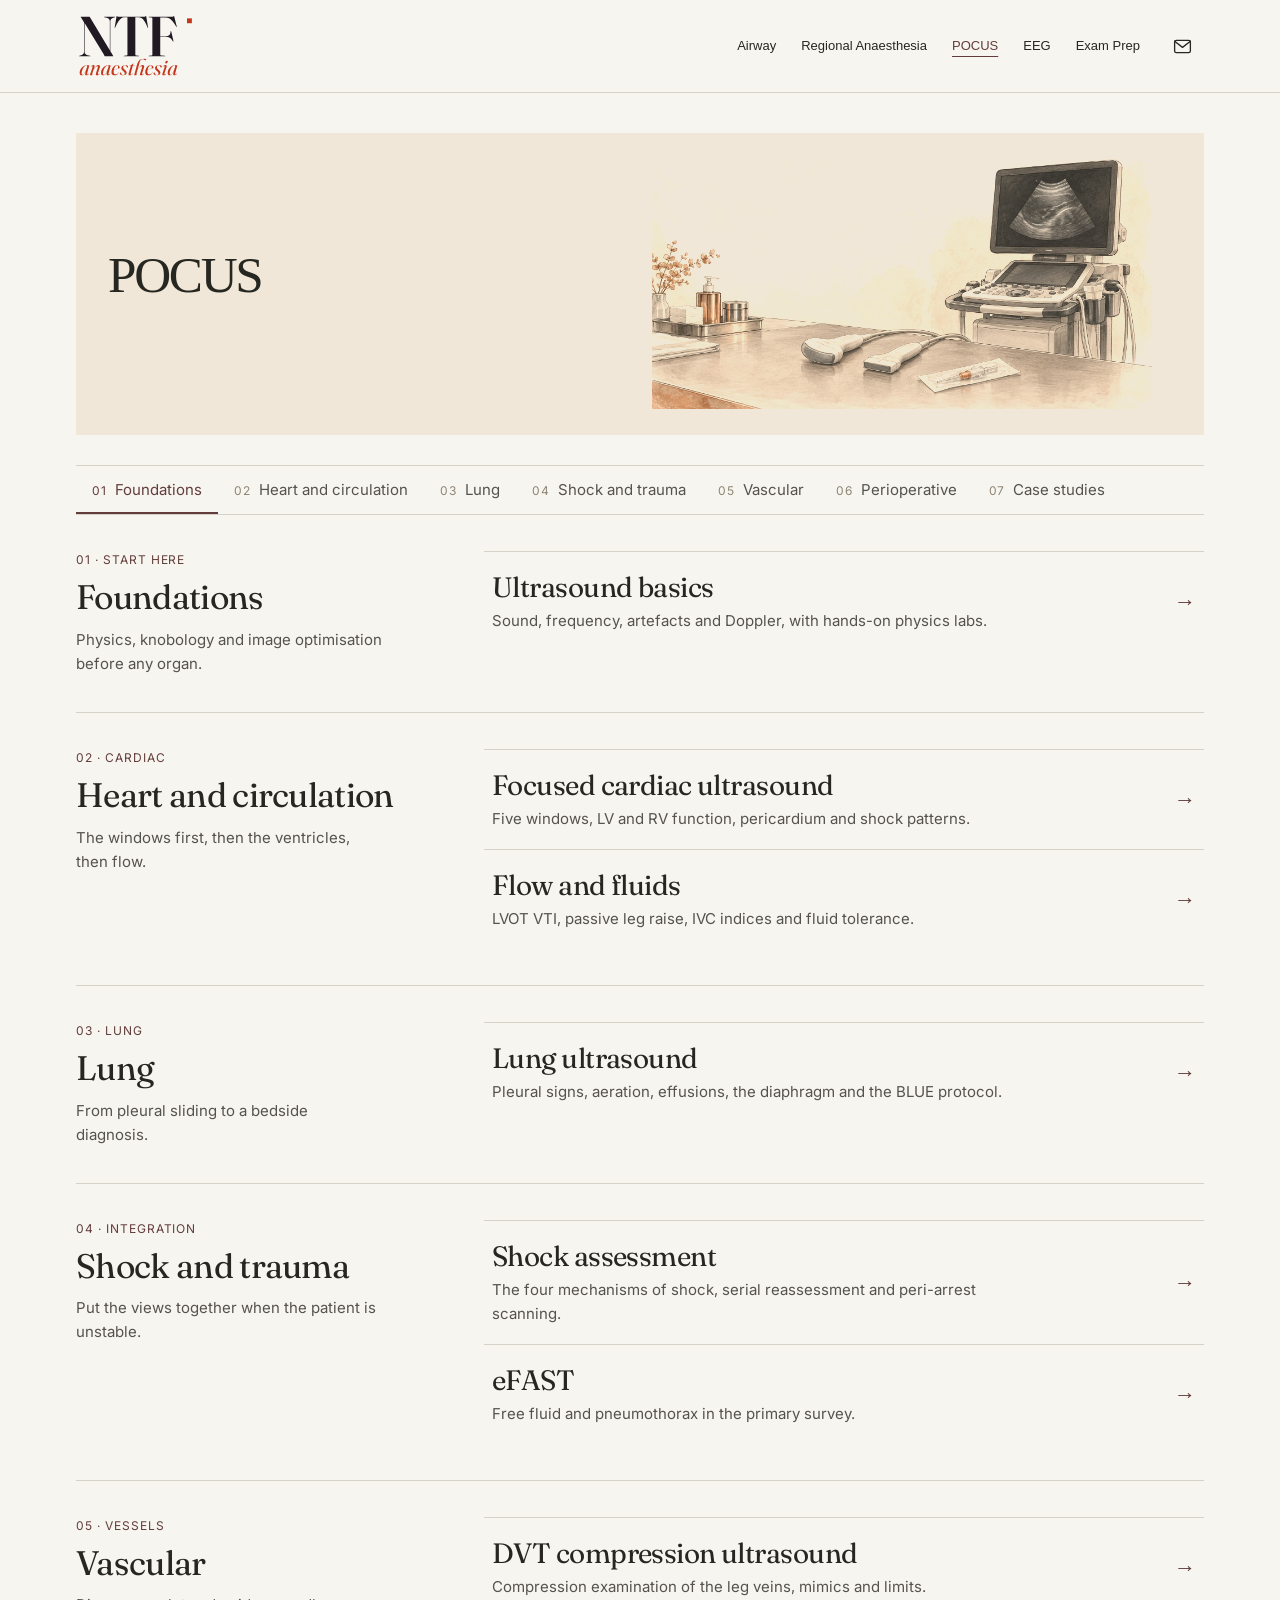
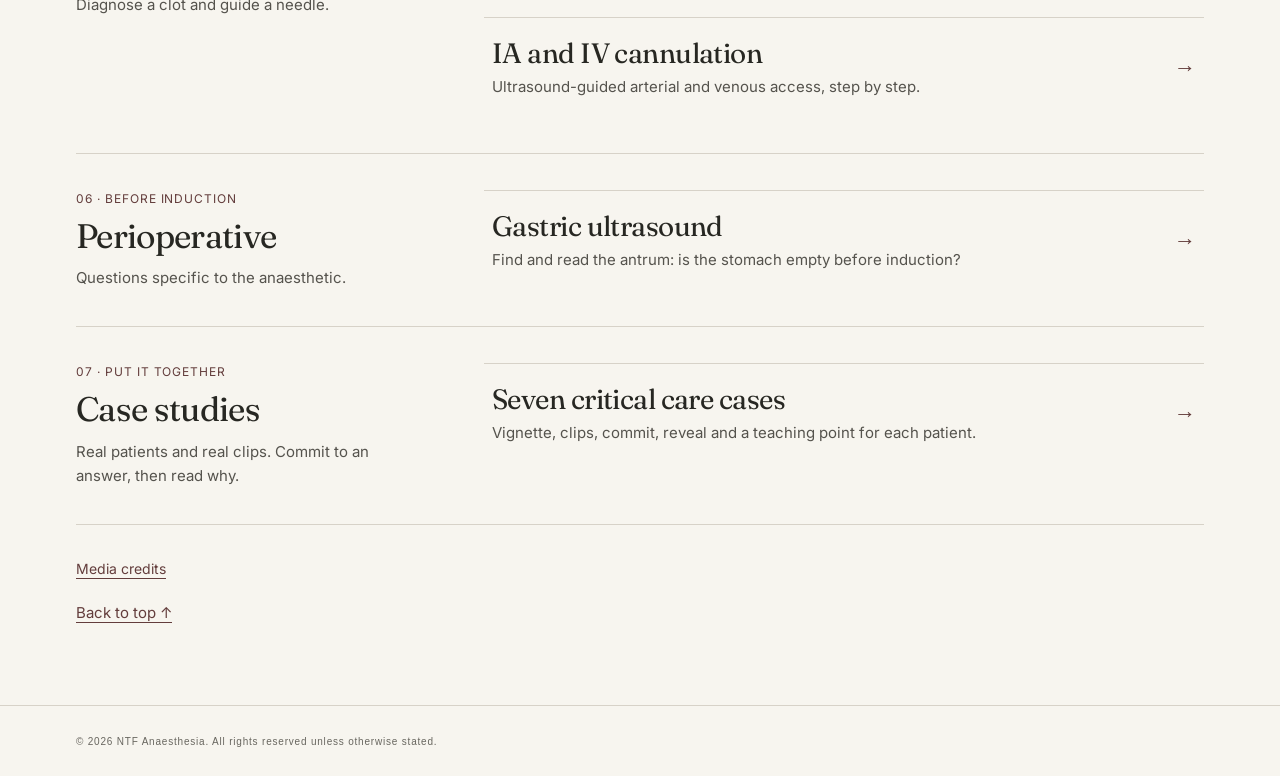
==== pocus/index.html @ 758e0824 "POCUS: import the pocus pages, Worker and checks" ====
<!doctype html><html lang="en-GB" data-theme="light"><head><meta charset="utf-8"><meta name="viewport" content="width=device-width,initial-scale=1"><meta name="theme-color" content="#f7f5ef"><title>POCUS — NTF Anaesthesia</title><link rel="icon" href="ana-ntf-monogram.svg" type="image/svg+xml"><link rel="stylesheet" href="assets/navigation.css?v=20261008"><link rel="stylesheet" href="assets/site-shell.css?v=20261008"><link rel="stylesheet" href="assets/collections.css?v=20261008"><link rel="stylesheet" href="assets/header-nav.css?v=20261008"><script defer src="assets/navigation.js?v=20261008"></script><link rel="stylesheet" href="assets/panoramic-banners.css?v=20261008-wide"><link rel="stylesheet" href="assets/banner-framing.css?v=20261008"><link rel="stylesheet" href="hub.css?v=20261019"><meta name="color-scheme" content="light"><script defer src="hub.js?v=20261019"></script></head><body><a class="collection-skip" href="#main">Skip to content</a><header class="ntf-header"><div class="ntf-header-inner"><a class="ntf-logo" href="https://anantf.com/" aria-label="NTF Anaesthesia home"><img src="ana-ntf-logo.svg?v=clean" alt="NTF Anaesthesia" width="229" height="120"></a><button class="ntf-mobile-toggle" type="button" aria-expanded="false" aria-controls="ntf-main-nav">Menu <svg viewBox="0 0 20 20" width="18" height="18" fill="none" stroke="currentColor" aria-hidden="true"><path d="M3 6h14M3 10h14M3 14h14"/></svg></button><nav class="ntf-nav" id="ntf-main-nav" aria-label="Main navigation"><a href="https://airway.anantf.com/airway.html">Airway</a><a href="https://regional.anantf.com/">Regional Anaesthesia</a><a href="./" aria-current="page">POCUS</a><a href="https://anantf.com/eeg/">EEG</a><a href="https://exams.anantf.com/">Exam Prep</a></nav><a class="ntf-contact" href="mailto:contact@anantf.com" aria-label="Email NTF Anaesthesia" title="Email NTF Anaesthesia"><svg viewBox="0 0 24 24" width="21" height="21" fill="none" stroke="currentColor" stroke-width="1.5" stroke-linecap="round" stroke-linejoin="round" aria-hidden="true"><rect x="3" y="5" width="18" height="14" rx="2"/><path d="m3 6 9 7 9-7"/></svg></a></div></header><main id="main" class="site-container collection-main"><section class="collection-hero wide-illustration-banner ntf-illustrated-banner"><div><h1>POCUS</h1></div><img src="assets/ether-pocus-equipment.webp" width="1774" height="887" alt="" aria-hidden="true"></section><nav class="pocus-index" aria-label="POCUS sections"><ol><li><a href="#basics"><span class="pocus-index-n" aria-hidden="true">01</span>Foundations</a></li><li><a href="#heart"><span class="pocus-index-n" aria-hidden="true">02</span>Heart and circulation</a></li><li><a href="#lung"><span class="pocus-index-n" aria-hidden="true">03</span>Lung</a></li><li><a href="#shock"><span class="pocus-index-n" aria-hidden="true">04</span>Shock and trauma</a></li><li><a href="#vascular"><span class="pocus-index-n" aria-hidden="true">05</span>Vascular</a></li><li><a href="#perioperative"><span class="pocus-index-n" aria-hidden="true">06</span>Perioperative</a></li><li><a href="#cases"><span class="pocus-index-n" aria-hidden="true">07</span>Case studies</a></li></ol></nav><div class="pocus-sections"><section class="pocus-section" id="basics" aria-labelledby="basics-title"><header class="pocus-section-head"><p class="pocus-kicker"><span aria-hidden="true">01 · </span>Start here</p><h2 id="basics-title">Foundations</h2><p class="pocus-section-lead">Physics, knobology and image optimisation before any organ.</p></header><ul class="pocus-list" aria-label="Foundations lectures"><li><a class="pocus-lecture" href="basics/"><span class="pocus-lecture-text"><span class="pocus-lecture-title">Ultrasound basics</span><span class="pocus-lecture-desc">Sound, frequency, artefacts and Doppler, with hands-on physics labs.</span></span><span class="pocus-arrow" aria-hidden="true">→</span></a></li></ul></section><section class="pocus-section" id="heart" aria-labelledby="heart-title"><header class="pocus-section-head"><p class="pocus-kicker"><span aria-hidden="true">02 · </span>Cardiac</p><h2 id="heart-title">Heart and circulation</h2><p class="pocus-section-lead">The windows first, then the ventricles, then flow.</p></header><ul class="pocus-list" aria-label="Heart and circulation lectures"><li><a class="pocus-lecture" href="cardiac/"><span class="pocus-lecture-text"><span class="pocus-lecture-title">Focused cardiac ultrasound</span><span class="pocus-lecture-desc">Five windows, LV and RV function, pericardium and shock patterns.</span></span><span class="pocus-arrow" aria-hidden="true">→</span></a></li><li><a class="pocus-lecture" href="haemodynamics/"><span class="pocus-lecture-text"><span class="pocus-lecture-title">Flow and fluids</span><span class="pocus-lecture-desc">LVOT VTI, passive leg raise, IVC indices and fluid tolerance.</span></span><span class="pocus-arrow" aria-hidden="true">→</span></a></li></ul></section><section class="pocus-section" id="lung" aria-labelledby="lung-title"><header class="pocus-section-head"><p class="pocus-kicker"><span aria-hidden="true">03 · </span>Lung</p><h2 id="lung-title">Lung</h2><p class="pocus-section-lead">From pleural sliding to a bedside diagnosis.</p></header><ul class="pocus-list" aria-label="Lung lectures"><li><a class="pocus-lecture" href="lung/"><span class="pocus-lecture-text"><span class="pocus-lecture-title">Lung ultrasound</span><span class="pocus-lecture-desc">Pleural signs, aeration, effusions, the diaphragm and the BLUE protocol.</span></span><span class="pocus-arrow" aria-hidden="true">→</span></a></li></ul></section><section class="pocus-section" id="shock" aria-labelledby="shock-title"><header class="pocus-section-head"><p class="pocus-kicker"><span aria-hidden="true">04 · </span>Integration</p><h2 id="shock-title">Shock and trauma</h2><p class="pocus-section-lead">Put the views together when the patient is unstable.</p></header><ul class="pocus-list" aria-label="Shock and trauma lectures"><li><a class="pocus-lecture" href="shock/"><span class="pocus-lecture-text"><span class="pocus-lecture-title">Shock assessment</span><span class="pocus-lecture-desc">The four mechanisms of shock, serial reassessment and peri-arrest scanning.</span></span><span class="pocus-arrow" aria-hidden="true">→</span></a></li><li><a class="pocus-lecture" href="efast/"><span class="pocus-lecture-text"><span class="pocus-lecture-title">eFAST</span><span class="pocus-lecture-desc">Free fluid and pneumothorax in the primary survey.</span></span><span class="pocus-arrow" aria-hidden="true">→</span></a></li></ul></section><section class="pocus-section" id="vascular" aria-labelledby="vascular-title"><header class="pocus-section-head"><p class="pocus-kicker"><span aria-hidden="true">05 · </span>Vessels</p><h2 id="vascular-title">Vascular</h2><p class="pocus-section-lead">Diagnose a clot and guide a needle.</p></header><ul class="pocus-list" aria-label="Vascular lectures"><li><a class="pocus-lecture" href="dvt/"><span class="pocus-lecture-text"><span class="pocus-lecture-title">DVT compression ultrasound</span><span class="pocus-lecture-desc">Compression examination of the leg veins, mimics and limits.</span></span><span class="pocus-arrow" aria-hidden="true">→</span></a></li><li><a class="pocus-lecture" href="vascular-access/"><span class="pocus-lecture-text"><span class="pocus-lecture-title">IA and IV cannulation</span><span class="pocus-lecture-desc">Ultrasound-guided arterial and venous access, step by step.</span></span><span class="pocus-arrow" aria-hidden="true">→</span></a></li></ul></section><section class="pocus-section" id="perioperative" aria-labelledby="perioperative-title"><header class="pocus-section-head"><p class="pocus-kicker"><span aria-hidden="true">06 · </span>Before induction</p><h2 id="perioperative-title">Perioperative</h2><p class="pocus-section-lead">Questions specific to the anaesthetic.</p></header><ul class="pocus-list" aria-label="Perioperative lectures"><li><a class="pocus-lecture" href="gastric/"><span class="pocus-lecture-text"><span class="pocus-lecture-title">Gastric ultrasound</span><span class="pocus-lecture-desc">Find and read the antrum: is the stomach empty before induction?</span></span><span class="pocus-arrow" aria-hidden="true">→</span></a></li></ul></section><section class="pocus-section" id="cases" aria-labelledby="cases-title"><header class="pocus-section-head"><p class="pocus-kicker"><span aria-hidden="true">07 · </span>Put it together</p><h2 id="cases-title">Case studies</h2><p class="pocus-section-lead">Real patients and real clips. Commit to an answer, then read why.</p></header><ul class="pocus-list" aria-label="Case studies lectures"><li><a class="pocus-lecture" href="cases/"><span class="pocus-lecture-text"><span class="pocus-lecture-title">Seven critical care cases</span><span class="pocus-lecture-desc">Vignette, clips, commit, reveal and a teaching point for each patient.</span></span><span class="pocus-arrow" aria-hidden="true">→</span></a></li></ul></section></div><p class="pocus-credit"><a href="media/">Media credits</a></p><a class="pocus-top" href="#main">Back to top ↑</a></main><footer class="ntf-footer"><div class="ntf-footer-inner"><div class="ntf-footer-identity"><span class="ntf-copyright">© 2026 NTF Anaesthesia. All rights reserved unless otherwise stated.</span></div></div></footer></body></html>
---- pocus/assets/navigation.css ----
@import url("./couture.css?v=20261007-ether");
@import url("./editorial-layout.css?v=1");
@import url("./site-shell.css?v=20261007-framing");
.ntf-header{position:sticky;top:0;z-index:60;background:rgba(237,237,235,.96);backdrop-filter:blur(16px);border-bottom:1px solid #cacac4;color:#262626;font-family:"Helvetica Neue",Arial,sans-serif}
.ntf-header-inner{max-width:1440px;margin:auto;padding:22px 56px;display:flex;align-items:center;justify-content:space-between;gap:24px;min-height:86px}
.ntf-logo{display:block;width:148px;line-height:0}.ntf-logo img{display:block;width:100%;height:auto}
.ntf-nav{display:flex;align-items:center;gap:30px;font-size:13px}.ntf-nav a{color:inherit;text-decoration:none}.ntf-nav>a{padding:12px 0}.ntf-nav>a:hover,.ntf-nav>a[aria-current=page]{text-decoration:underline;text-underline-offset:6px}
.ntf-menu{position:relative}.ntf-menu summary{display:flex;gap:9px;align-items:center;cursor:pointer;list-style:none;padding:12px 0;font:inherit;color:inherit;letter-spacing:0}.ntf-menu summary::-webkit-details-marker{display:none}.ntf-menu summary:after{content:'⌄';display:inline-block;transition:transform .2s}.ntf-menu[open] summary:after{transform:rotate(180deg)}
.ntf-menu-panel{position:absolute;top:calc(100% + 14px);right:0;width:300px;padding:13px;background:#f7f7f4;border:1px solid #cacac4;box-shadow:0 16px 40px #26262612}.ntf-menu-panel a{display:flex;justify-content:space-between;padding:13px 14px;font-size:13px;line-height:1.5}.ntf-menu-panel a:hover,.ntf-menu-panel a[aria-current=page]{background:#e7e7e2}.ntf-menu-panel .ntf-menu-all{border-top:1px solid #cacac4;margin-top:8px;padding-top:17px;color:#62625c}.ntf-menu-panel small{font-size:10px;color:#75756d}
.ntf-crumbs{max-width:1240px;margin:24px auto 0;padding:0 56px;display:flex;gap:11px;align-items:center;flex-wrap:wrap;font:11px/1.6 "Helvetica Neue",Arial,sans-serif;color:#74746c}.ntf-crumbs a{color:#50504b;text-decoration:none}.ntf-crumbs a:hover{text-decoration:underline}.ntf-crumbs [aria-current=page]{color:#262626}
.ntf-header :is(a,summary):focus-visible,.ntf-crumbs a:focus-visible{outline:2px solid #555;outline-offset:5px}
.ntf-footer{max-width:1440px;margin:auto;padding:28px 56px;border-top:1px solid #cacac4;display:flex;justify-content:space-between;gap:24px;color:#74746c;font:10px/1.6 ui-monospace,monospace}.ntf-footer a{color:inherit;text-decoration:none}.ntf-footer a:hover{text-decoration:underline}
.library-search{display:flex;align-items:center;gap:15px;max-width:600px;width:100%;border-bottom:1px solid #99998f;padding:14px 0}.library-search svg{width:18px;height:18px;flex-shrink:0}.library-search input{border:0;background:none;outline:none;border-radius:0;box-shadow:none!important;padding:0;width:100%;font:16px/1.5 "Helvetica Neue",Arial,sans-serif;color:#262626;text-align:left}.library-search:focus-within{border-bottom-color:#262626;box-shadow:0 1px #262626}.resource-card[hidden]{display:none!important}.library-toolbar{gap:25px!important}.library-empty{padding:35px 0;color:#62625c;font-size:15px}
@media(max-width:600px){.ntf-header-inner{padding:17px 23px;min-height:76px;gap:15px}.ntf-logo{width:117px}.ntf-nav{gap:21px;font-size:12px}.ntf-menu-panel{position:fixed;left:16px;right:16px;top:76px;width:auto;max-height:calc(100dvh - 95px);overflow:auto}.ntf-crumbs{padding-inline:24px;margin-top:18px}.ntf-footer{padding:25px 24px;font-size:9px}.library-toolbar{align-items:flex-start;flex-direction:column}.library-search input{font-size:16px}}
@media(prefers-reduced-motion:reduce){.ntf-menu summary:after{transition:none}}
---- pocus/assets/site-shell.css ----
/* Shared site chrome: one grid, one logo size, one footer across every page. */
:root{--site-width:1240px;--site-gutter:56px}
body .site-container,body .ntf-header-inner,body .ntf-footer-inner{box-sizing:border-box;width:100%;max-width:var(--site-width);margin-inline:auto;padding-inline:var(--site-gutter)}
body .ntf-header{color:#272722;background:#f7f5eff5;border-bottom:1px solid #d7d2c8;font-family:Inter,Arial,sans-serif}
body .ntf-header-inner{height:92px;min-height:92px;padding-block:12px;gap:24px;display:flex;align-items:center;justify-content:space-between}
body .ntf-logo,body .ntf-logo img{display:block;flex-shrink:0;width:124px;height:65px;object-fit:contain}
body .ntf-nav{display:flex;align-items:center;gap:32px;font:400 13px/1.5 Inter,Arial,sans-serif}
body .ntf-nav> a,body .ntf-menu>summary{min-height:44px;display:flex;align-items:center}
body .ntf-footer{display:block;box-sizing:border-box;width:100%;max-width:none;margin:0;padding:0;border-top:1px solid #d7d2c8;background:#f7f5ef;color:#68665f;font:11px/1.7 Inter,Arial,sans-serif}
body .ntf-footer-inner{padding-block:24px;min-height:94px;display:flex;align-items:center;justify-content:space-between;gap:24px}
body .ntf-footer-identity{display:flex;flex-direction:column;gap:3px}
body .ntf-footer-identity>span:first-child{font-size:10px;letter-spacing:.08em}
body .ntf-footer a{color:inherit;text-decoration:none}
body .ntf-footer a:hover{text-decoration:underline;text-underline-offset:4px}
body .ntf-footer .footer-links{display:flex;align-items:center;gap:24px;flex-shrink:0;font:inherit}
body .ntf-footer .footer-links a{display:inline-flex;align-items:center;min-height:44px}
body .page-wrap,body .ntf-crumbs,body .exam-page>.container,body .credits-main,body .ac-entry{box-sizing:border-box;max-width:var(--site-width);padding-inline:var(--site-gutter);margin-inline:auto}
body .author-credit{font:14px/1.8 Inter,Arial,sans-serif;color:#68665f;margin:0}
body .author-credit a{color:#633d3c;text-decoration:underline;text-underline-offset:4px}
body .essay-collection-link{display:inline-flex;align-items:center;gap:16px;min-height:44px;margin-top:14px;border-bottom:1px solid #a59a89;color:#633d3c;font:500 13px/1.5 Inter,Arial,sans-serif;text-decoration:none}
body .resource-notice{padding-block:28px;border-top:1px solid #d7d2c8}
body .resource-notice .footer-note{max-width:760px;font:12px/1.8 Inter,Arial,sans-serif;color:#68665f}
body.plexus-app .top{position:static}
body.plexus-app .top-inner{max-width:var(--site-width);padding-inline:var(--site-gutter);display:flex;align-items:center;justify-content:space-between}
body.plexus-app .brand{display:block}
body.plexus-app .org{display:block;font-size:11px;margin:0 0 14px}
body.plexus-app .blockbar-inner,body.plexus-app .foot-inner{max-width:var(--site-width);padding-inline:var(--site-gutter)}
body.plexus-app .foot{border-bottom:0}
.embedded-demo .ntf-header,.embedded-demo .ntf-footer{display:none}
body[data-page=essays]{margin:0;background:#f7f5ef;color:#272722;font:15px/1.7 Inter,Arial,sans-serif}
body .essay-directory{padding-bottom:44px}
body .essay-breadcrumb{display:flex;flex-wrap:wrap;gap:12px;padding-top:24px;font-size:12px;color:#68665f}
body .essay-breadcrumb a{color:inherit;text-underline-offset:4px}
body .essay-directory-hero{display:grid;grid-template-columns:1.25fr 1fr;gap:32px;align-items:center;padding-block:32px;border-bottom:1px solid #d7d2c8}
body .essay-directory h1{font:400 clamp(42px,5.2vw,68px)/1.08 'NTF Serif',Georgia,serif;letter-spacing:-.045em;margin:14px 0 18px}
body .essay-directory-hero .ether-art{max-width:380px;justify-self:end}
body .essay-intro{font-size:14px;color:#68665f;max-width:42ch;margin:14px 0 0}
body .essay-topics{display:grid;grid-template-columns:1fr 1fr;gap:30px 48px;padding-top:32px;align-items:start}
body .essay-topic h2{font:400 25px/1.3 'NTF Serif',Georgia,serif;letter-spacing:-.025em;margin:0 0 12px}
body .essay-topic ul{list-style:none;padding:0;margin:0}
body .essay-topic li{display:flex;align-items:center;gap:8px;border-bottom:1px solid #d7d2c8}
body .essay-title-link{display:flex;align-items:center;justify-content:space-between;gap:16px;flex:1;min-width:0;min-height:56px;padding-block:10px;color:inherit;text-decoration:none;font-size:14px;line-height:1.6}
body .essay-title-link:hover{color:#633d3c}
body .pdf-label{white-space:nowrap;color:#633d3c;font-size:10px}
body .essay-download{display:flex;align-items:center;justify-content:center;width:44px;min-height:44px;flex-shrink:0;color:#633d3c;text-decoration:none;font-size:20px}
body .essay-download:hover{background:#eeece5}
body .essay-use-note{margin-top:36px;font-size:12px;color:#68665f}
body .ntf-header a:focus-visible,body .ntf-header summary:focus-visible,body .ntf-footer a:focus-visible,body .essay-directory a:focus-visible{outline:2px solid #633d3c;outline-offset:3px}
@media(max-width:760px){
 :root{--site-gutter:22px}
 body .ntf-header-inner{height:80px;min-height:80px;padding-block:12px;gap:16px}
 body .ntf-logo,body .ntf-logo img{width:105px;height:55px}
 body .ntf-nav{gap:20px;font-size:12px}
 body .ntf-menu-panel{position:fixed;top:80px;left:16px;right:16px;width:auto;max-height:calc(100dvh - 96px);overflow:auto}
 body .ntf-footer-inner{align-items:flex-start;flex-direction:column;gap:8px;padding-block:20px}
 body .ntf-footer .footer-links{gap:24px}
 body .essay-directory-hero{grid-template-columns:1fr;gap:20px;padding-block:26px}
 body .essay-directory-hero .ether-art{max-width:260px;justify-self:center}
 body .essay-topics{grid-template-columns:1fr;gap:28px;padding-top:28px}
 body .essay-topic h2{font-size:24px}
 body .essay-directory h1{font-size:44px}
 body.plexus-app .top-inner>div:first-child{display:block}
 body.plexus-app .top-tools{align-self:flex-start}
 body.plexus-app h1{font-size:32px}
}
@media(max-width:359px){body .ntf-nav{gap:12px}body .ntf-header-inner{gap:10px}}
body{margin:0}
body .ntf-footer .footer-links{margin:0;padding:0;border:0}
body .ntf-footer-identity>a{min-height:0;display:block}
/* The encrypted guide loads this shared stylesheet after it is unlocked. */
body .ntf-footer:not(:has(.ntf-footer-inner)){box-sizing:border-box;max-width:var(--site-width);margin-inline:auto;padding:24px var(--site-gutter);display:flex;align-items:center;justify-content:space-between;gap:24px}
body .ntf-footer:not(:has(.ntf-footer-inner))>a{min-height:44px;display:inline-flex;align-items:center}
@media(max-width:760px){body .ntf-footer:not(:has(.ntf-footer-inner)){align-items:flex-start;flex-direction:column;gap:8px;padding-block:20px}}
/* Keep page navigation immediate and avoid cross-document transition glitches. */
@view-transition{navigation:none}
/* ETHER: panoramic paper banners, with copy kept clear of the illustration. */
body .ether-banner,body .exam-page .exam-hero.ether-banner,body[data-page=library] .section-heading.ether-banner{position:relative;isolation:isolate;display:block;overflow:hidden;background:#f0e7d8;border:0;padding:38px 40px;min-height:280px;margin:24px 0 32px;box-sizing:border-box}
body .ether-banner> :not(.ether-art):not(.directory-illustration){position:relative;z-index:2;max-width:56%}
body .ether-banner .ether-art,body .ether-banner .directory-illustration{position:absolute;z-index:0;inset:0 0 0 auto;display:block;width:65%;height:100%;max-width:none;margin:0;pointer-events:none;mask-image:linear-gradient(to right,transparent,black 24%);-webkit-mask-image:linear-gradient(to right,transparent,black 24%)}
body .ether-banner .ether-art img,body .ether-banner .directory-illustration img{display:block;position:static;width:100%;height:100%;max-height:none;object-fit:cover;object-position:center 62%;mix-blend-mode:multiply;opacity:.82;filter:none}
body .ether-banner .hero-text{padding:0}
body .ether-banner h1,body .exam-page .exam-hero.ether-banner h1{font-size:clamp(40px,4.5vw,60px);margin:0 0 18px;line-height:1.08}
body .ether-banner .page-lead,body .ether-banner .essay-intro{max-width:35ch}
body .ether-banner:before,body .ether-banner:after{display:none}
body .ether-banner .ether-art:after{content:'';position:absolute;inset:0;background:linear-gradient(90deg,#f0e7d8b3,transparent 65%)}
body .editorial-callout.ether-banner{min-height:220px;padding-block:36px}
body .editorial-callout.ether-banner .ether-art{width:60%}
body .page-columns:has(.priorities-banner){display:block}
body .priorities-banner{min-height:220px;margin-top:0}
body .priorities-banner>p,body .priorities-banner>h2{max-width:48%}
body .priorities-banner .aside-art{width:60%}
body .ac-banner{grid-column:1/-1;margin:0;min-height:260px}
body .ac-entry:has(.ac-banner){grid-template-columns:1fr;gap:0}
body .ac-entry:has(.ac-banner) .ac-form-panel{width:100%;max-width:600px;margin-inline:auto;box-sizing:border-box}
body[data-page=library] .directory-layout{display:block}
body[data-page=library] .section-heading.ether-banner{min-height:250px;padding:40px;margin-top:0}
body[data-page=library] .section-heading.ether-banner h1{font-size:60px;margin:0 0 18px}
body[data-page=library] .section-heading.ether-banner p{font-size:15px;max-width:30ch;margin:0}
body[data-page=library] .section-heading.ether-banner .directory-illustration:after{display:none}
body .essay-directory-hero.ether-banner .ether-art img,body .exam-hero.ether-banner .ether-art img{object-position:center 80%}
@media(max-width:760px){
 body .ether-banner,body .exam-page .exam-hero.ether-banner,body[data-page=library] .section-heading.ether-banner{padding:25px 24px 0;min-height:0;margin:20px 0 26px;display:flex;flex-direction:column}
 body .ether-banner> :not(.ether-art):not(.directory-illustration){max-width:none;width:100%}
 body .ether-banner .ether-art,body .ether-banner .directory-illustration,body .editorial-callout.ether-banner .ether-art,body .priorities-banner .aside-art{position:relative;inset:auto;align-self:stretch;width:calc(100% + 48px);height:145px;flex:none;margin:20px -24px 0;mask-image:linear-gradient(to bottom,transparent,black 24%);-webkit-mask-image:linear-gradient(to bottom,transparent,black 24%)}
 body .ether-banner .ether-art img,body .ether-banner .directory-illustration img{height:100%;max-height:none;object-position:center 62%;opacity:1}
 body .ether-banner .ether-art:after{display:none}
 body .ether-banner h1,body .exam-page .exam-hero.ether-banner h1,body[data-page=library] .section-heading.ether-banner h1{font-size:clamp(34px,8.8vw,48px);margin:0 0 15px}
 body .ether-banner .page-lead{font-size:15px}
 body .ether-banner .author-credit{font-size:13px}
 body .ether-banner .essay-collection-link{margin-top:8px;font-size:12px}
 body .ether-banner .page-link{margin-top:10px}
 body .priorities-banner>p,body .priorities-banner>h2{max-width:none}
 body .ac-banner{margin-top:0}
 body .ac-banner .ether-art img{object-position:center 45%}
}
body .ac-entry:has(.ac-banner){row-gap:24px}

/* One accessible email action in the header; identity only in the footer. */
body .ntf-nav .ntf-contact{width:44px;height:44px;min-width:44px;padding:0;display:inline-flex;align-items:center;justify-content:center;border-radius:50%;flex-shrink:0}
body .ntf-contact svg{width:21px;height:21px;display:block;flex-shrink:0}
body .ntf-nav .ntf-contact:hover{background:#e9e5dc;text-decoration:none}
body .ntf-footer-inner{min-height:70px;padding-block:20px}
@media(max-width:760px){body .ntf-nav{gap:12px}body .ntf-header-inner{gap:12px}}
@media(max-width:359px){body .ntf-header-inner{padding-inline:16px;gap:8px}body .ntf-logo,body .ntf-logo img{width:80px;height:46px}body .ntf-nav{gap:8px;font-size:11px}}

body .ntf-footer-identity>.ntf-copyright{font-size:11px;letter-spacing:0;line-height:1.7;text-transform:none;text-wrap:pretty}

/* Frame whole subjects, cropping the study illustration's empty upper margin. */
body .department-banner{min-height:300px}
body .department-banner .ether-art{width:58%;mask-image:none;-webkit-mask-image:none}
body .department-banner .ether-art img{position:absolute;right:0;width:auto;height:100%;max-width:none;object-fit:contain;object-position:right center;mask-image:linear-gradient(to right,transparent,black 22%);-webkit-mask-image:linear-gradient(to right,transparent,black 22%)}
body .department-banner .ether-art:after,body .ether-banner .study-banner-art:after{display:none}
body .ether-banner .study-banner-art{width:48%;overflow:hidden;mask-image:linear-gradient(to right,transparent,black 8%);-webkit-mask-image:linear-gradient(to right,transparent,black 8%)}
body .exam-hero.ether-banner .study-banner-art img,body .essay-directory-hero.ether-banner .study-banner-art img{position:absolute;bottom:0;left:0;width:100%;height:140%;max-height:none;object-fit:cover;object-position:left bottom}
body .naps-feature .page-link{margin-top:18px}
@media(max-width:700px){
 body .department-banner{min-height:0}
 body .department-banner .ether-art,body .ether-banner .study-banner-art{width:calc(100% + 48px);height:210px;margin:18px -24px 0;mask-image:linear-gradient(to bottom,transparent,black 12%);-webkit-mask-image:linear-gradient(to bottom,transparent,black 12%)}
 body .department-banner .ether-art img{position:static;width:100%;object-fit:contain;object-position:center;mask-image:none;-webkit-mask-image:none}
 body .exam-hero.ether-banner .study-banner-art img,body .essay-directory-hero.ether-banner .study-banner-art img{height:140%;object-position:left bottom}
}
---- pocus/assets/collections.css ----
:root{--collection-ink:#272722;--collection-line:#d7d2c8;--collection-wine:#633d3c}*{box-sizing:border-box}body{margin:0;background:#f7f5ef;color:var(--collection-ink);font:15px/1.75 Inter,Arial,sans-serif}a{color:inherit}button{font:inherit}.collection-skip{position:fixed;top:-80px;z-index:90;padding:12px;background:#fff}.collection-skip:focus{top:8px}.collection-main{padding-block:40px 70px}.collection-hero{display:grid;grid-template-columns:1fr 1fr;align-items:center;gap:40px;border-block:1px solid var(--collection-line);padding-block:30px;margin-bottom:38px}.collection-hero h1{font:400 clamp(44px,5vw,76px)/1.05 Georgia,serif;letter-spacing:-.045em;margin:10px 0 22px}.collection-hero p{max-width:400px;color:#68665f}.collection-kicker,.collection-label{font:11px/1.6 monospace;letter-spacing:.08em;text-transform:uppercase;color:#68665f}.collection-hero img{width:100%;height:280px;object-fit:contain;mix-blend-mode:multiply}.collection-grid,.join-grid{display:grid;grid-template-columns:1fr 1fr;gap:28px}.collection-card{display:flex;flex-direction:column;padding:34px;border:1px solid var(--collection-line);text-decoration:none;background:#eee9df;min-height:300px;transition:background .2s}.collection-card:hover{background:#e8e1d5}.collection-card h2,.join-grid h2,.join-contact h2{font:400 34px/1.15 Georgia,serif;letter-spacing:-.035em;margin:22px 0 16px}.collection-card p{color:#68665f;max-width:400px;margin:0 0 26px}.collection-action{display:flex;justify-content:space-between;align-items:center;margin-top:auto;color:var(--collection-wine);font-size:13px;padding-top:18px;border-top:1px solid #c7bdb0}.join-grid{gap:35px 55px}.join-grid section{border-top:1px solid var(--collection-line);padding-top:24px}.join-grid p{color:#68665f;margin:0;max-width:440px}.join-contact{border-top:1px solid var(--collection-line);margin-top:48px;padding-top:16px}.join-contact>a{display:inline-flex;gap:30px;color:var(--collection-wine);min-height:44px;text-underline-offset:6px}.collection-note{font-size:12px;color:#68665f;margin-top:28px}a:focus-visible,button:focus-visible{outline:2px solid var(--collection-wine);outline-offset:5px}@media(max-width:700px){.collection-main{padding-block:24px 40px}.collection-hero{grid-template-columns:1fr;gap:12px;margin-bottom:24px}.collection-hero img{height:180px}.collection-hero h1{font-size:48px}.collection-grid,.join-grid{grid-template-columns:1fr;gap:22px}.collection-card{padding:26px;min-height:265px}.collection-card h2,.join-grid h2,.join-contact h2{font-size:30px}}
---- pocus/assets/header-nav.css ----
/* Shared primary navigation, with a single disclosure menu on smaller screens. */
body .ntf-header-inner{gap:20px}body .ntf-nav{gap:25px;margin-left:auto;font:400 13px/1.4 Inter,Arial,sans-serif}body .ntf-nav>a{white-space:nowrap}body .ntf-menu summary{white-space:nowrap}body .ntf-contact{display:inline-flex;align-items:center;justify-content:center;width:44px;height:44px;flex-shrink:0;border-radius:50%;color:#272722;text-decoration:none}body .ntf-contact:hover{background:#e9e5dc}body .ntf-mobile-toggle{display:none;background:none;border:0;align-items:center;gap:10px;min-height:44px;padding:8px 0;font:13px Inter,Arial,sans-serif;color:#272722;cursor:pointer}body .ntf-menu-panel{background:#f7f5ef;border-color:#d7d2c8;width:285px}body .ntf-menu-panel a{min-height:44px;font-size:13px}body .ntf-nav>a[aria-current=page]{color:#633d3c}body .ntf-menu:has(a[aria-current=page])>summary{color:#633d3c}body .ntf-header :is(a,button,summary):focus-visible{outline:2px solid #633d3c;outline-offset:4px}body .ntf-nav>a{min-height:44px}body .ntf-header-inner>.ntf-contact svg{width:21px;height:21px}
@media(max-width:900px){body .ntf-header-inner{height:80px;min-height:80px;gap:22px}body .ntf-logo,body .ntf-logo img{width:102px;height:54px}body .ntf-mobile-toggle{display:inline-flex;margin-left:auto}body .ntf-nav{display:none;position:fixed;top:80px;left:0;right:0;margin:0;max-height:calc(100dvh - 80px);overflow-y:auto;background:#f7f5ef;border-bottom:1px solid #d7d2c8;padding:14px var(--site-gutter) 24px;box-shadow:0 16px 24px #2727220a}body .ntf-nav.is-open{display:block}body .ntf-nav>a,body .ntf-menu>summary{font-size:17px;padding:16px 0;min-height:52px;border-bottom:1px solid #d7d2c8;justify-content:space-between}body .ntf-menu-panel{position:static;top:auto;right:auto;left:auto;width:100%;padding:8px 0 12px;border:0;box-shadow:none;max-height:none;background:transparent}body .ntf-menu-panel a{padding:13px 20px;font-size:14px;background:#eee9df;margin-top:4px}body.ntf-nav-open{overflow:hidden}body .ntf-menu summary:after{margin-left:auto}body .ntf-header-inner>.ntf-contact{margin-right:-10px}}
@media(max-width:500px){body .ntf-header-inner{gap:16px}body .ntf-nav{padding-inline:24px}body .ntf-logo,body .ntf-logo img{width:94px;height:50px}}
---- pocus/assets/panoramic-banners.css ----
/* Full-width ETHER artwork, aligned to the shared page grid. */
body .wide-illustration-banner,
body[data-page=library] .section-heading.ether-banner.wide-illustration-banner,
body.pocus-course .course-hero.wide-illustration-banner{
 position:relative;isolation:isolate;display:block;overflow:hidden;box-sizing:border-box;
 width:100%;min-height:280px;padding:38px 40px;margin:0 0 32px;border:0;background:#f0e7d8;
}
body .wide-illustration-banner>div:first-child{position:relative;z-index:2;max-width:52%;width:auto}
body .wide-illustration-banner>img,
body .wide-illustration-banner .directory-illustration,
body.pocus-course .wide-illustration-banner figure{
 position:absolute;inset:0;z-index:0;display:block;width:100%;height:100%;max-width:none;margin:0;
 pointer-events:none;mask-image:none;-webkit-mask-image:none;
}
body .wide-illustration-banner>img,
body .wide-illustration-banner .directory-illustration img,
body.pocus-course .wide-illustration-banner figure img{
 display:block;width:100%;height:100%;max-height:none;object-fit:cover;object-position:center 56%;
 opacity:.82;mix-blend-mode:multiply;
}
body .wide-illustration-banner:after{content:'';display:block;position:absolute;inset:0;z-index:1;pointer-events:none;background:linear-gradient(90deg,#f0e7d8 0%,#f0e7d8f5 26%,#f0e7d8c9 45%,#f0e7d82b 70%,transparent 100%)}
body .wide-illustration-banner h1{font:400 clamp(40px,4.5vw,60px)/1.08 Georgia,serif;letter-spacing:-.045em;margin:0 0 18px}
body .wide-illustration-banner p{max-width:35ch;margin:0;color:#68665f}
body .wide-illustration-banner .collection-kicker,body .wide-illustration-banner .course-eyebrow{margin-bottom:12px}
body.pocus-course .wide-illustration-banner .course-author{margin-top:14px;font-size:11px}
body.pocus-course .course-hero.wide-illustration-banner{min-height:260px;margin-bottom:2px;padding:30px 32px}
@media(max-width:760px){
 body .wide-illustration-banner,
 body[data-page=library] .section-heading.ether-banner.wide-illustration-banner,
 body.pocus-course .course-hero.wide-illustration-banner{display:flex;flex-direction:column;padding:25px 24px 0;min-height:0;margin-bottom:26px}
 body .wide-illustration-banner>div:first-child{max-width:none;width:100%}
 body .wide-illustration-banner>img,
 body .wide-illustration-banner .directory-illustration,
 body.pocus-course .wide-illustration-banner figure{position:relative;inset:auto;align-self:stretch;width:calc(100% + 48px);height:180px;flex:none;margin:18px -24px 0;mask-image:linear-gradient(to bottom,transparent,black 20%);-webkit-mask-image:linear-gradient(to bottom,transparent,black 20%)}
 body .wide-illustration-banner>img,body .wide-illustration-banner .directory-illustration img,body.pocus-course .wide-illustration-banner figure img{opacity:1;object-position:center 55%}
 body .wide-illustration-banner:after{display:none!important}
 body .wide-illustration-banner h1,body[data-page=library] .section-heading.ether-banner.wide-illustration-banner h1{font-size:clamp(34px,8.8vw,48px)}
 body.pocus-course .course-hero.wide-illustration-banner{margin-bottom:2px}
}
/* Keep the ultrasound monitor visible in the shallow desktop crop. */
@media(min-width:761px){body .collection-hero.wide-illustration-banner>img,body.pocus-course .wide-illustration-banner figure img{object-position:center top}}
---- pocus/assets/banner-framing.css ----
/* Shared framing supersedes the legacy cover crops. Keep complete subjects inside each banner. */
body .ntf-illustrated-banner{
 display:grid!important;grid-template-columns:minmax(0,1fr) minmax(0,1.08fr)!important;
 align-items:center;gap:24px!important;width:100%!important;min-height:260px!important;
 padding:26px 32px!important;margin:0 0 30px!important;border:0!important;
 background:#f0e7d8!important;overflow:hidden;isolation:isolate;
}
body .ntf-illustrated-banner>div:first-child{position:relative!important;max-width:none!important;width:100%!important;min-width:0;padding:0!important;z-index:2}
body .ntf-illustrated-banner:before,body .ntf-illustrated-banner:after,
body .ntf-illustrated-banner :is(figure,aside):after{display:none!important}
body .ntf-illustrated-banner>:is(figure,aside,img){
 position:relative!important;inset:auto!important;width:100%!important;height:250px!important;
 max-width:none!important;margin:0!important;min-width:0;justify-self:stretch;
 mask-image:none!important;-webkit-mask-image:none!important;
}
body .ntf-illustrated-banner img{
 position:static!important;inset:auto!important;display:block;width:100%!important;height:100%!important;
 max-width:100%!important;max-height:100%!important;object-fit:contain!important;object-position:center!important;
 opacity:.9;mix-blend-mode:multiply;mask-image:none!important;-webkit-mask-image:none!important;transform:none!important;
}
body .ntf-illustrated-banner>img{height:250px!important}
body .ntf-illustrated-banner h1{font:400 clamp(34px,4vw,54px)/1.08 Georgia,serif!important;letter-spacing:-.045em;margin:0 0 18px!important;white-space:normal!important}
body .ntf-illustrated-banner :is(.page-lead,.guide-intro){font-size:15px;line-height:1.7;max-width:38ch}
body .ntf-illustrated-banner .source-note{margin-top:12px;padding-block:0}
body .ntf-illustrated-banner .study-banner-art{overflow:hidden}
/* The study artwork has empty space on the right; retain the full book stack and tabletop. */
body .ntf-illustrated-banner .study-banner-art img{width:auto!important;max-width:none!important;height:100%!important;margin-left:0}
body .priorities-banner .ether-art img{object-fit:contain!important;object-position:center!important}
body .source-gallery.culture img{object-fit:contain;aspect-ratio:4/3;background:#eee9df}
body .landing-image img{object-fit:contain;object-position:center}
@media(max-width:760px){
 body .ntf-illustrated-banner{grid-template-columns:minmax(0,1fr)!important;gap:12px!important;min-height:0!important;padding:24px 22px 12px!important;margin-bottom:24px!important}
 body .ntf-illustrated-banner>:is(figure,aside,img){height:auto!important;aspect-ratio:1.9;max-height:220px!important}
 body .ntf-illustrated-banner img{height:100%!important;opacity:1}
 body .ntf-illustrated-banner>img{height:auto!important;object-fit:contain!important}
 body .ntf-illustrated-banner h1{font-size:clamp(32px,8.5vw,42px)!important;margin-bottom:14px!important}
 body .ntf-illustrated-banner .study-banner-art img{width:100%!important;max-width:100%!important;object-fit:contain!important}
 body .priorities-banner .ether-art{height:auto;aspect-ratio:1.9}
 body .landing{display:flex;flex-direction:column;min-height:0}
 body .landing-content{order:1;width:100%;padding:30px 24px 16px}
 body .landing-copy{margin-top:0}
 body .landing-image{position:relative;inset:auto;order:2;width:100%;aspect-ratio:1100/614;z-index:0}
 body .landing-image:after{display:none}
 body .landing-image img{object-fit:contain;opacity:.86}
}
/* Lift the paper tone so the illustration blends into the banner instead of reading as a photo card. */
body .ntf-illustrated-banner img{filter:brightness(1.12)!important}
body .ntf-illustrated-banner img[src*="ether-airway-equipment"]{filter:saturate(.45) brightness(1.24)!important}
body .ntf-illustrated-banner img[src*="ether-pocus-equipment"]{filter:brightness(1.16)!important}
body .ntf-illustrated-banner .study-banner-art img{position:absolute!important;left:0!important;bottom:0!important;top:auto!important;height:145%!important;max-height:none!important;width:auto!important}
@media(max-width:760px){body .ntf-illustrated-banner .study-banner-art img{height:140%!important;width:auto!important;max-width:none!important}}
body .ntf-illustrated-banner>:is(figure,aside){mix-blend-mode:multiply}
body .page-wrap>.ntf-illustrated-banner:first-child{margin-top:24px!important}
---- pocus/hub.css ----
@font-face{font-family:'NTF Serif';src:url('fonts/fraunces-roman.woff2') format('woff2');font-display:swap;font-weight:100 900}
@font-face{font-family:'NTF Sans';src:url('fonts/inter.woff2') format('woff2');font-display:swap;font-weight:100 900}
body{font-family:'NTF Sans',Arial,sans-serif}
html{scroll-behavior:smooth;scroll-padding-top:0!important}
@media(prefers-reduced-motion:reduce){html{scroll-behavior:auto}}
/* Section index: sticky under the site header; hub.js sets --pocus-head and marks the section in view. */
.pocus-index{position:sticky;top:var(--pocus-head,0px);z-index:20;background:#f7f5ef;border-block:1px solid #d7d2c8}
.pocus-index ol{list-style:none;margin:0;padding:0;display:flex;flex-wrap:wrap}
.pocus-index li{margin:0}
.pocus-index a{display:flex;align-items:baseline;gap:8px;min-height:48px;box-sizing:border-box;padding:13px 16px 11px;color:#55534d;text-decoration:none;font:15px/1.4 'NTF Sans',Arial,sans-serif;border-bottom:2px solid transparent;white-space:nowrap}
.pocus-index-n{font-size:12px;letter-spacing:.08em;color:#8f8574}
.pocus-index a:hover{color:#272722;background:#e9e5dc}
.pocus-index a[aria-current="true"]{color:#633d3c;border-bottom-color:#633d3c}
.pocus-index a[aria-current="true"] .pocus-index-n{color:#633d3c}
/* Sections: label column on the left, lectures on the right. */
.pocus-section{display:grid;grid-template-columns:minmax(0,1fr) minmax(0,2fr);gap:48px;padding-block:36px;border-bottom:1px solid #d7d2c8;scroll-margin-top:calc(var(--pocus-head,0px) + 64px)}
.pocus-section-head{align-self:start}
.pocus-kicker{margin:0 0 8px;font-size:12px;line-height:1.5;letter-spacing:.08em;text-transform:uppercase;color:#633d3c}
.pocus-section-head h2{margin:0;font:400 34px/1.2 'NTF Serif',Georgia,serif;letter-spacing:-.02em;color:#272722;text-wrap:balance}
.pocus-section-lead{margin:10px 0 0;font-size:15px;line-height:1.6;color:#55534d;max-width:34ch}
.pocus-list{list-style:none;margin:0;padding:0;border-top:1px solid #d7d2c8}
.pocus-list>li{margin:0;border-bottom:1px solid #d7d2c8}
.pocus-list>li:last-child{border-bottom:0}
.pocus-lecture{display:flex;align-items:center;justify-content:space-between;gap:24px;min-height:72px;padding:18px 8px;color:#272722;text-decoration:none}
.pocus-lecture-text{display:flex;flex-direction:column;gap:4px;min-width:0}
.pocus-lecture-title{font:400 clamp(23px,2.2vw,28px)/1.25 'NTF Serif',Georgia,serif;letter-spacing:-.02em;overflow-wrap:break-word}
.pocus-lecture-desc{font-size:15px;line-height:1.6;color:#55534d;max-width:60ch}
.pocus-arrow{flex:none;color:#633d3c;font:22px 'NTF Sans',Arial,sans-serif;transition:transform .15s}
.pocus-lecture:hover{background:#eee9df}
.pocus-lecture:hover .pocus-lecture-title{text-decoration:underline;text-decoration-thickness:1px;text-underline-offset:5px}
.pocus-lecture:hover .pocus-arrow{transform:translateX(4px)}
@media(prefers-reduced-motion:reduce){.pocus-arrow{transition:none}}
.pocus-credit{font-size:14px;line-height:1.7;margin:22px 0 0;color:#55534d}
.pocus-credit a{display:inline-flex;align-items:center;min-height:44px}
.pocus-credit a,.pocus-top{color:#633d3c;text-underline-offset:4px}
.pocus-top{display:inline-flex;min-height:44px;align-items:center;font-size:15px}
.pocus-index a:focus-visible,a:focus-visible{outline:2px solid #633d3c;outline-offset:-2px}
@media(max-width:900px){.pocus-section{grid-template-columns:1fr;gap:18px;padding-block:28px}.pocus-section-lead{max-width:none}}
/* Phones: one scrolling row of sections, so the index stays a single line. */
@media(max-width:760px){
 .pocus-index{margin-inline:-22px;padding-inline:22px}
 .pocus-index ol{flex-wrap:nowrap;overflow-x:auto;scrollbar-width:none;-webkit-overflow-scrolling:touch}
 .pocus-index ol::-webkit-scrollbar{display:none}
 .pocus-index a{padding-inline:12px}
 .pocus-section-head h2{font-size:30px}
 .pocus-lecture{gap:16px;padding:16px 4px;min-height:68px}
}
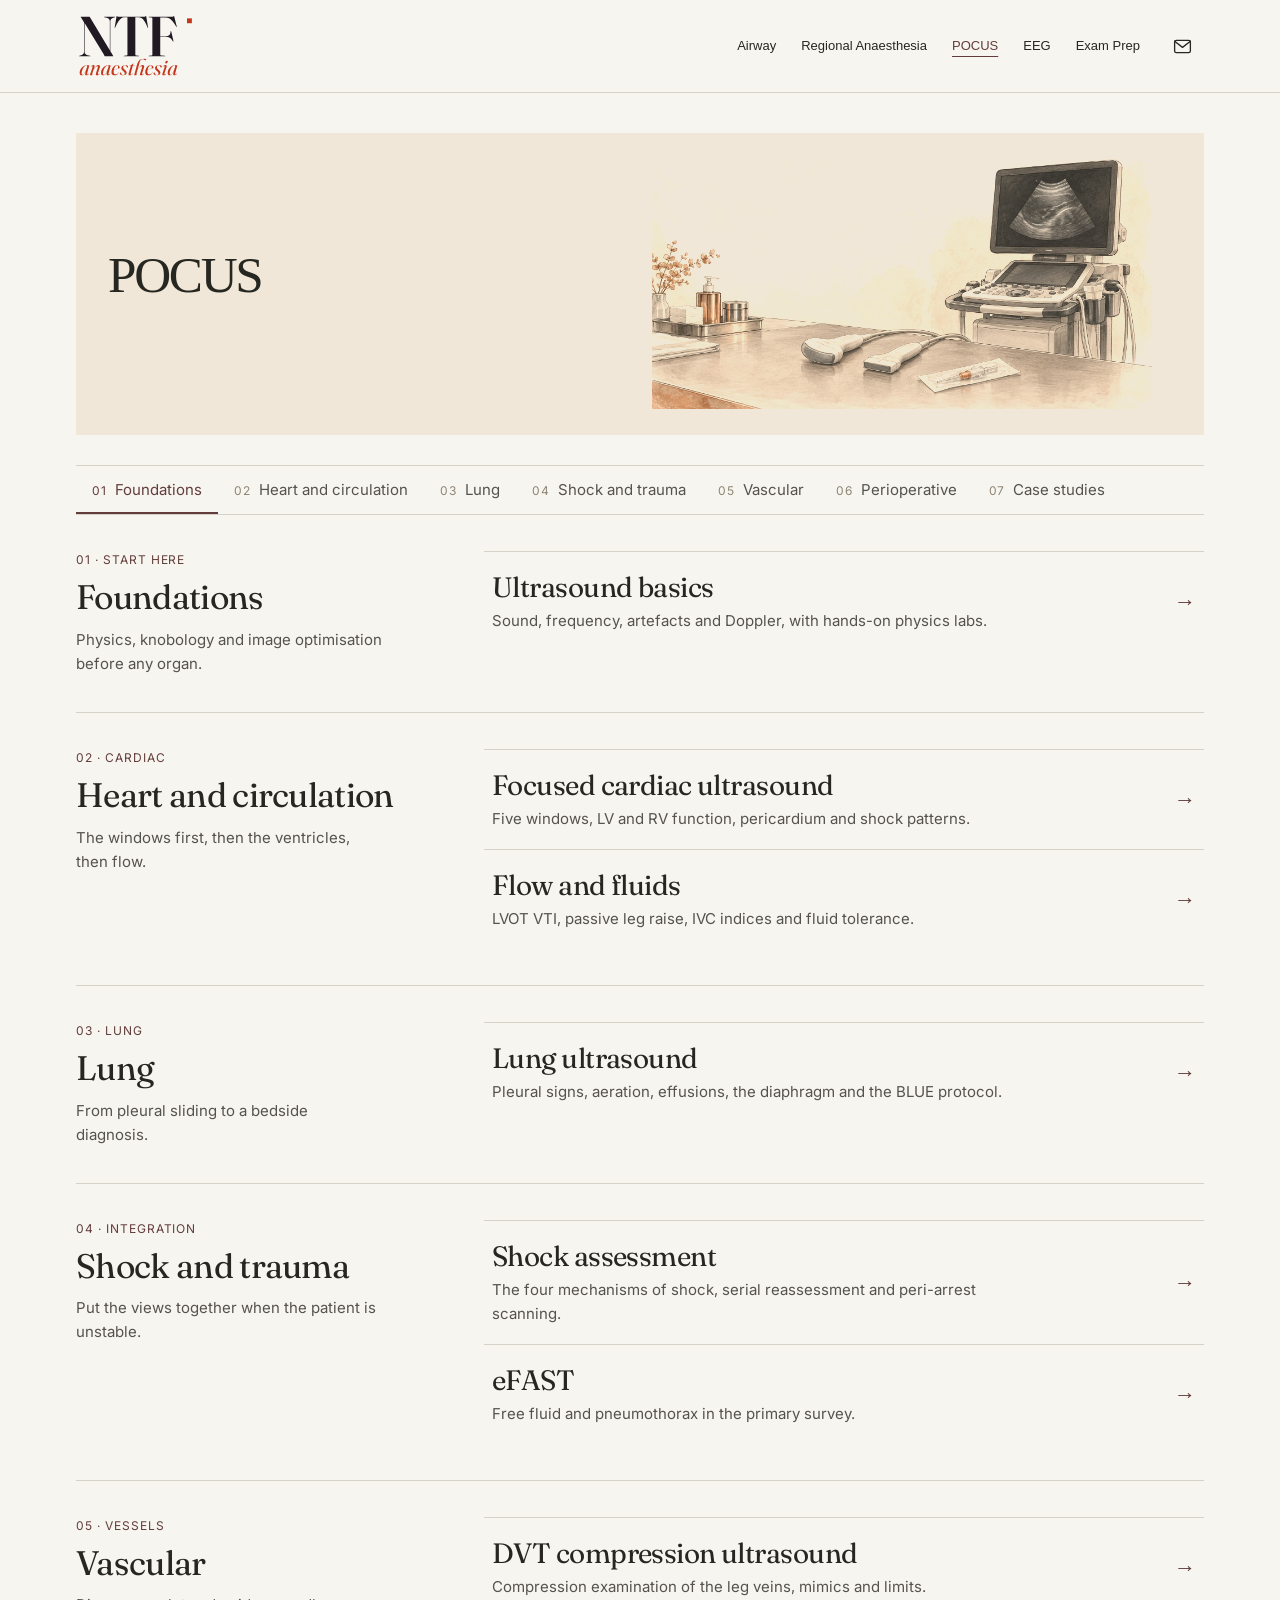
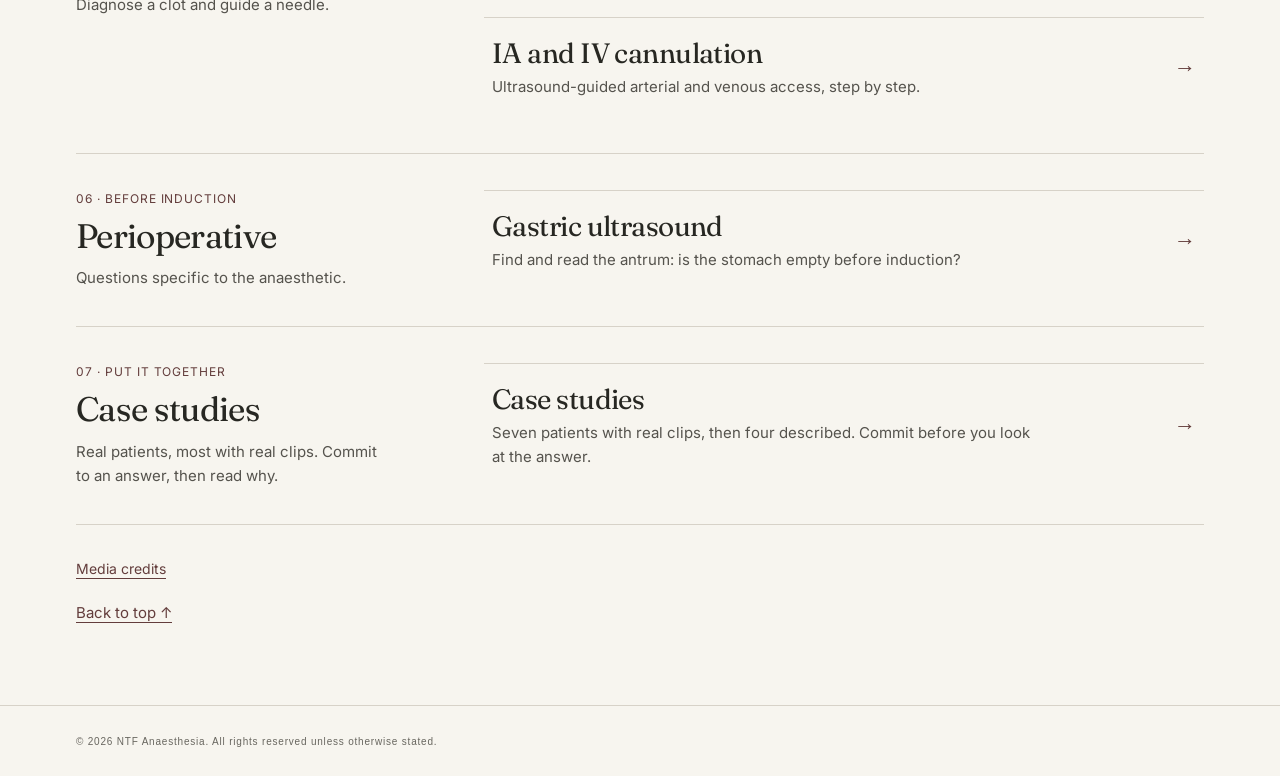
==== commit 987551bb: "POCUS: merge five teaching guides, add four described cases and learner 30-minute paths Cases gains " ====
--- a/pocus/index.html
+++ b/pocus/index.html
@@ -1 +1 @@
-<!doctype html><html lang="en-GB" data-theme="light"><head><meta charset="utf-8"><meta name="viewport" content="width=device-width,initial-scale=1"><meta name="theme-color" content="#f7f5ef"><title>POCUS — NTF Anaesthesia</title><link rel="icon" href="ana-ntf-monogram.svg" type="image/svg+xml"><link rel="stylesheet" href="assets/navigation.css?v=20261008"><link rel="stylesheet" href="assets/site-shell.css?v=20261008"><link rel="stylesheet" href="assets/collections.css?v=20261008"><link rel="stylesheet" href="assets/header-nav.css?v=20261008"><script defer src="assets/navigation.js?v=20261008"></script><link rel="stylesheet" href="assets/panoramic-banners.css?v=20261008-wide"><link rel="stylesheet" href="assets/banner-framing.css?v=20261008"><link rel="stylesheet" href="hub.css?v=20261019"><meta name="color-scheme" content="light"><script defer src="hub.js?v=20261019"></script></head><body><a class="collection-skip" href="#main">Skip to content</a><header class="ntf-header"><div class="ntf-header-inner"><a class="ntf-logo" href="https://anantf.com/" aria-label="NTF Anaesthesia home"><img src="ana-ntf-logo.svg?v=clean" alt="NTF Anaesthesia" width="229" height="120"></a><button class="ntf-mobile-toggle" type="button" aria-expanded="false" aria-controls="ntf-main-nav">Menu <svg viewBox="0 0 20 20" width="18" height="18" fill="none" stroke="currentColor" aria-hidden="true"><path d="M3 6h14M3 10h14M3 14h14"/></svg></button><nav class="ntf-nav" id="ntf-main-nav" aria-label="Main navigation"><a href="https://airway.anantf.com/airway.html">Airway</a><a href="https://regional.anantf.com/">Regional Anaesthesia</a><a href="./" aria-current="page">POCUS</a><a href="https://anantf.com/eeg/">EEG</a><a href="https://exams.anantf.com/">Exam Prep</a></nav><a class="ntf-contact" href="mailto:contact@anantf.com" aria-label="Email NTF Anaesthesia" title="Email NTF Anaesthesia"><svg viewBox="0 0 24 24" width="21" height="21" fill="none" stroke="currentColor" stroke-width="1.5" stroke-linecap="round" stroke-linejoin="round" aria-hidden="true"><rect x="3" y="5" width="18" height="14" rx="2"/><path d="m3 6 9 7 9-7"/></svg></a></div></header><main id="main" class="site-container collection-main"><section class="collection-hero wide-illustration-banner ntf-illustrated-banner"><div><h1>POCUS</h1></div><img src="assets/ether-pocus-equipment.webp" width="1774" height="887" alt="" aria-hidden="true"></section><nav class="pocus-index" aria-label="POCUS sections"><ol><li><a href="#basics"><span class="pocus-index-n" aria-hidden="true">01</span>Foundations</a></li><li><a href="#heart"><span class="pocus-index-n" aria-hidden="true">02</span>Heart and circulation</a></li><li><a href="#lung"><span class="pocus-index-n" aria-hidden="true">03</span>Lung</a></li><li><a href="#shock"><span class="pocus-index-n" aria-hidden="true">04</span>Shock and trauma</a></li><li><a href="#vascular"><span class="pocus-index-n" aria-hidden="true">05</span>Vascular</a></li><li><a href="#perioperative"><span class="pocus-index-n" aria-hidden="true">06</span>Perioperative</a></li><li><a href="#cases"><span class="pocus-index-n" aria-hidden="true">07</span>Case studies</a></li></ol></nav><div class="pocus-sections"><section class="pocus-section" id="basics" aria-labelledby="basics-title"><header class="pocus-section-head"><p class="pocus-kicker"><span aria-hidden="true">01 · </span>Start here</p><h2 id="basics-title">Foundations</h2><p class="pocus-section-lead">Physics, knobology and image optimisation before any organ.</p></header><ul class="pocus-list" aria-label="Foundations lectures"><li><a class="pocus-lecture" href="basics/"><span class="pocus-lecture-text"><span class="pocus-lecture-title">Ultrasound basics</span><span class="pocus-lecture-desc">Sound, frequency, artefacts and Doppler, with hands-on physics labs.</span></span><span class="pocus-arrow" aria-hidden="true">→</span></a></li></ul></section><section class="pocus-section" id="heart" aria-labelledby="heart-title"><header class="pocus-section-head"><p class="pocus-kicker"><span aria-hidden="true">02 · </span>Cardiac</p><h2 id="heart-title">Heart and circulation</h2><p class="pocus-section-lead">The windows first, then the ventricles, then flow.</p></header><ul class="pocus-list" aria-label="Heart and circulation lectures"><li><a class="pocus-lecture" href="cardiac/"><span class="pocus-lecture-text"><span class="pocus-lecture-title">Focused cardiac ultrasound</span><span class="pocus-lecture-desc">Five windows, LV and RV function, pericardium and shock patterns.</span></span><span class="pocus-arrow" aria-hidden="true">→</span></a></li><li><a class="pocus-lecture" href="haemodynamics/"><span class="pocus-lecture-text"><span class="pocus-lecture-title">Flow and fluids</span><span class="pocus-lecture-desc">LVOT VTI, passive leg raise, IVC indices and fluid tolerance.</span></span><span class="pocus-arrow" aria-hidden="true">→</span></a></li></ul></section><section class="pocus-section" id="lung" aria-labelledby="lung-title"><header class="pocus-section-head"><p class="pocus-kicker"><span aria-hidden="true">03 · </span>Lung</p><h2 id="lung-title">Lung</h2><p class="pocus-section-lead">From pleural sliding to a bedside diagnosis.</p></header><ul class="pocus-list" aria-label="Lung lectures"><li><a class="pocus-lecture" href="lung/"><span class="pocus-lecture-text"><span class="pocus-lecture-title">Lung ultrasound</span><span class="pocus-lecture-desc">Pleural signs, aeration, effusions, the diaphragm and the BLUE protocol.</span></span><span class="pocus-arrow" aria-hidden="true">→</span></a></li></ul></section><section class="pocus-section" id="shock" aria-labelledby="shock-title"><header class="pocus-section-head"><p class="pocus-kicker"><span aria-hidden="true">04 · </span>Integration</p><h2 id="shock-title">Shock and trauma</h2><p class="pocus-section-lead">Put the views together when the patient is unstable.</p></header><ul class="pocus-list" aria-label="Shock and trauma lectures"><li><a class="pocus-lecture" href="shock/"><span class="pocus-lecture-text"><span class="pocus-lecture-title">Shock assessment</span><span class="pocus-lecture-desc">The four mechanisms of shock, serial reassessment and peri-arrest scanning.</span></span><span class="pocus-arrow" aria-hidden="true">→</span></a></li><li><a class="pocus-lecture" href="efast/"><span class="pocus-lecture-text"><span class="pocus-lecture-title">eFAST</span><span class="pocus-lecture-desc">Free fluid and pneumothorax in the primary survey.</span></span><span class="pocus-arrow" aria-hidden="true">→</span></a></li></ul></section><section class="pocus-section" id="vascular" aria-labelledby="vascular-title"><header class="pocus-section-head"><p class="pocus-kicker"><span aria-hidden="true">05 · </span>Vessels</p><h2 id="vascular-title">Vascular</h2><p class="pocus-section-lead">Diagnose a clot and guide a needle.</p></header><ul class="pocus-list" aria-label="Vascular lectures"><li><a class="pocus-lecture" href="dvt/"><span class="pocus-lecture-text"><span class="pocus-lecture-title">DVT compression ultrasound</span><span class="pocus-lecture-desc">Compression examination of the leg veins, mimics and limits.</span></span><span class="pocus-arrow" aria-hidden="true">→</span></a></li><li><a class="pocus-lecture" href="vascular-access/"><span class="pocus-lecture-text"><span class="pocus-lecture-title">IA and IV cannulation</span><span class="pocus-lecture-desc">Ultrasound-guided arterial and venous access, step by step.</span></span><span class="pocus-arrow" aria-hidden="true">→</span></a></li></ul></section><section class="pocus-section" id="perioperative" aria-labelledby="perioperative-title"><header class="pocus-section-head"><p class="pocus-kicker"><span aria-hidden="true">06 · </span>Before induction</p><h2 id="perioperative-title">Perioperative</h2><p class="pocus-section-lead">Questions specific to the anaesthetic.</p></header><ul class="pocus-list" aria-label="Perioperative lectures"><li><a class="pocus-lecture" href="gastric/"><span class="pocus-lecture-text"><span class="pocus-lecture-title">Gastric ultrasound</span><span class="pocus-lecture-desc">Find and read the antrum: is the stomach empty before induction?</span></span><span class="pocus-arrow" aria-hidden="true">→</span></a></li></ul></section><section class="pocus-section" id="cases" aria-labelledby="cases-title"><header class="pocus-section-head"><p class="pocus-kicker"><span aria-hidden="true">07 · </span>Put it together</p><h2 id="cases-title">Case studies</h2><p class="pocus-section-lead">Real patients and real clips. Commit to an answer, then read why.</p></header><ul class="pocus-list" aria-label="Case studies lectures"><li><a class="pocus-lecture" href="cases/"><span class="pocus-lecture-text"><span class="pocus-lecture-title">Seven critical care cases</span><span class="pocus-lecture-desc">Vignette, clips, commit, reveal and a teaching point for each patient.</span></span><span class="pocus-arrow" aria-hidden="true">→</span></a></li></ul></section></div><p class="pocus-credit"><a href="media/">Media credits</a></p><a class="pocus-top" href="#main">Back to top ↑</a></main><footer class="ntf-footer"><div class="ntf-footer-inner"><div class="ntf-footer-identity"><span class="ntf-copyright">© 2026 NTF Anaesthesia. All rights reserved unless otherwise stated.</span></div></div></footer></body></html>+<!doctype html><html lang="en-GB" data-theme="light"><head><meta charset="utf-8"><meta name="viewport" content="width=device-width,initial-scale=1"><meta name="theme-color" content="#f7f5ef"><title>POCUS — NTF Anaesthesia</title><link rel="icon" href="ana-ntf-monogram.svg" type="image/svg+xml"><link rel="stylesheet" href="assets/navigation.css?v=20261008"><link rel="stylesheet" href="assets/site-shell.css?v=20261008"><link rel="stylesheet" href="assets/collections.css?v=20261008"><link rel="stylesheet" href="assets/header-nav.css?v=20261008"><script defer src="assets/navigation.js?v=20261008"></script><link rel="stylesheet" href="assets/panoramic-banners.css?v=20261008-wide"><link rel="stylesheet" href="assets/banner-framing.css?v=20261008"><link rel="stylesheet" href="hub.css?v=20261019"><meta name="color-scheme" content="light"><script defer src="hub.js?v=20261019"></script></head><body><a class="collection-skip" href="#main">Skip to content</a><header class="ntf-header"><div class="ntf-header-inner"><a class="ntf-logo" href="https://anantf.com/" aria-label="NTF Anaesthesia home"><img src="ana-ntf-logo.svg?v=clean" alt="NTF Anaesthesia" width="229" height="120"></a><button class="ntf-mobile-toggle" type="button" aria-expanded="false" aria-controls="ntf-main-nav">Menu <svg viewBox="0 0 20 20" width="18" height="18" fill="none" stroke="currentColor" aria-hidden="true"><path d="M3 6h14M3 10h14M3 14h14"/></svg></button><nav class="ntf-nav" id="ntf-main-nav" aria-label="Main navigation"><a href="https://airway.anantf.com/airway.html">Airway</a><a href="https://regional.anantf.com/">Regional Anaesthesia</a><a href="./" aria-current="page">POCUS</a><a href="https://anantf.com/eeg/">EEG</a><a href="https://exams.anantf.com/">Exam Prep</a></nav><a class="ntf-contact" href="mailto:contact@anantf.com" aria-label="Email NTF Anaesthesia" title="Email NTF Anaesthesia"><svg viewBox="0 0 24 24" width="21" height="21" fill="none" stroke="currentColor" stroke-width="1.5" stroke-linecap="round" stroke-linejoin="round" aria-hidden="true"><rect x="3" y="5" width="18" height="14" rx="2"/><path d="m3 6 9 7 9-7"/></svg></a></div></header><main id="main" class="site-container collection-main"><section class="collection-hero wide-illustration-banner ntf-illustrated-banner"><div><h1>POCUS</h1></div><img src="assets/ether-pocus-equipment.webp" width="1774" height="887" alt="" aria-hidden="true"></section><nav class="pocus-index" aria-label="POCUS sections"><ol><li><a href="#basics"><span class="pocus-index-n" aria-hidden="true">01</span>Foundations</a></li><li><a href="#heart"><span class="pocus-index-n" aria-hidden="true">02</span>Heart and circulation</a></li><li><a href="#lung"><span class="pocus-index-n" aria-hidden="true">03</span>Lung</a></li><li><a href="#shock"><span class="pocus-index-n" aria-hidden="true">04</span>Shock and trauma</a></li><li><a href="#vascular"><span class="pocus-index-n" aria-hidden="true">05</span>Vascular</a></li><li><a href="#perioperative"><span class="pocus-index-n" aria-hidden="true">06</span>Perioperative</a></li><li><a href="#cases"><span class="pocus-index-n" aria-hidden="true">07</span>Case studies</a></li></ol></nav><div class="pocus-sections"><section class="pocus-section" id="basics" aria-labelledby="basics-title"><header class="pocus-section-head"><p class="pocus-kicker"><span aria-hidden="true">01 · </span>Start here</p><h2 id="basics-title">Foundations</h2><p class="pocus-section-lead">Physics, knobology and image optimisation before any organ.</p></header><ul class="pocus-list" aria-label="Foundations lectures"><li><a class="pocus-lecture" href="basics/"><span class="pocus-lecture-text"><span class="pocus-lecture-title">Ultrasound basics</span><span class="pocus-lecture-desc">Sound, frequency, artefacts and Doppler, with hands-on physics labs.</span></span><span class="pocus-arrow" aria-hidden="true">→</span></a></li></ul></section><section class="pocus-section" id="heart" aria-labelledby="heart-title"><header class="pocus-section-head"><p class="pocus-kicker"><span aria-hidden="true">02 · </span>Cardiac</p><h2 id="heart-title">Heart and circulation</h2><p class="pocus-section-lead">The windows first, then the ventricles, then flow.</p></header><ul class="pocus-list" aria-label="Heart and circulation lectures"><li><a class="pocus-lecture" href="cardiac/"><span class="pocus-lecture-text"><span class="pocus-lecture-title">Focused cardiac ultrasound</span><span class="pocus-lecture-desc">Five windows, LV and RV function, pericardium and shock patterns.</span></span><span class="pocus-arrow" aria-hidden="true">→</span></a></li><li><a class="pocus-lecture" href="haemodynamics/"><span class="pocus-lecture-text"><span class="pocus-lecture-title">Flow and fluids</span><span class="pocus-lecture-desc">LVOT VTI, passive leg raise, IVC indices and fluid tolerance.</span></span><span class="pocus-arrow" aria-hidden="true">→</span></a></li></ul></section><section class="pocus-section" id="lung" aria-labelledby="lung-title"><header class="pocus-section-head"><p class="pocus-kicker"><span aria-hidden="true">03 · </span>Lung</p><h2 id="lung-title">Lung</h2><p class="pocus-section-lead">From pleural sliding to a bedside diagnosis.</p></header><ul class="pocus-list" aria-label="Lung lectures"><li><a class="pocus-lecture" href="lung/"><span class="pocus-lecture-text"><span class="pocus-lecture-title">Lung ultrasound</span><span class="pocus-lecture-desc">Pleural signs, aeration, effusions, the diaphragm and the BLUE protocol.</span></span><span class="pocus-arrow" aria-hidden="true">→</span></a></li></ul></section><section class="pocus-section" id="shock" aria-labelledby="shock-title"><header class="pocus-section-head"><p class="pocus-kicker"><span aria-hidden="true">04 · </span>Integration</p><h2 id="shock-title">Shock and trauma</h2><p class="pocus-section-lead">Put the views together when the patient is unstable.</p></header><ul class="pocus-list" aria-label="Shock and trauma lectures"><li><a class="pocus-lecture" href="shock/"><span class="pocus-lecture-text"><span class="pocus-lecture-title">Shock assessment</span><span class="pocus-lecture-desc">The four mechanisms of shock, serial reassessment and peri-arrest scanning.</span></span><span class="pocus-arrow" aria-hidden="true">→</span></a></li><li><a class="pocus-lecture" href="efast/"><span class="pocus-lecture-text"><span class="pocus-lecture-title">eFAST</span><span class="pocus-lecture-desc">Free fluid and pneumothorax in the primary survey.</span></span><span class="pocus-arrow" aria-hidden="true">→</span></a></li></ul></section><section class="pocus-section" id="vascular" aria-labelledby="vascular-title"><header class="pocus-section-head"><p class="pocus-kicker"><span aria-hidden="true">05 · </span>Vessels</p><h2 id="vascular-title">Vascular</h2><p class="pocus-section-lead">Diagnose a clot and guide a needle.</p></header><ul class="pocus-list" aria-label="Vascular lectures"><li><a class="pocus-lecture" href="dvt/"><span class="pocus-lecture-text"><span class="pocus-lecture-title">DVT compression ultrasound</span><span class="pocus-lecture-desc">Compression examination of the leg veins, mimics and limits.</span></span><span class="pocus-arrow" aria-hidden="true">→</span></a></li><li><a class="pocus-lecture" href="vascular-access/"><span class="pocus-lecture-text"><span class="pocus-lecture-title">IA and IV cannulation</span><span class="pocus-lecture-desc">Ultrasound-guided arterial and venous access, step by step.</span></span><span class="pocus-arrow" aria-hidden="true">→</span></a></li></ul></section><section class="pocus-section" id="perioperative" aria-labelledby="perioperative-title"><header class="pocus-section-head"><p class="pocus-kicker"><span aria-hidden="true">06 · </span>Before induction</p><h2 id="perioperative-title">Perioperative</h2><p class="pocus-section-lead">Questions specific to the anaesthetic.</p></header><ul class="pocus-list" aria-label="Perioperative lectures"><li><a class="pocus-lecture" href="gastric/"><span class="pocus-lecture-text"><span class="pocus-lecture-title">Gastric ultrasound</span><span class="pocus-lecture-desc">Find and read the antrum: is the stomach empty before induction?</span></span><span class="pocus-arrow" aria-hidden="true">→</span></a></li></ul></section><section class="pocus-section" id="cases" aria-labelledby="cases-title"><header class="pocus-section-head"><p class="pocus-kicker"><span aria-hidden="true">07 · </span>Put it together</p><h2 id="cases-title">Case studies</h2><p class="pocus-section-lead">Real patients, most with real clips. Commit to an answer, then read why.</p></header><ul class="pocus-list" aria-label="Case studies lectures"><li><a class="pocus-lecture" href="cases/"><span class="pocus-lecture-text"><span class="pocus-lecture-title">Case studies</span><span class="pocus-lecture-desc">Seven patients with real clips, then four described. Commit before you look at the answer.</span></span><span class="pocus-arrow" aria-hidden="true">→</span></a></li></ul></section></div><p class="pocus-credit"><a href="media/">Media credits</a></p><a class="pocus-top" href="#main">Back to top ↑</a></main><footer class="ntf-footer"><div class="ntf-footer-inner"><div class="ntf-footer-identity"><span class="ntf-copyright">© 2026 NTF Anaesthesia. All rights reserved unless otherwise stated.</span></div></div></footer></body></html>
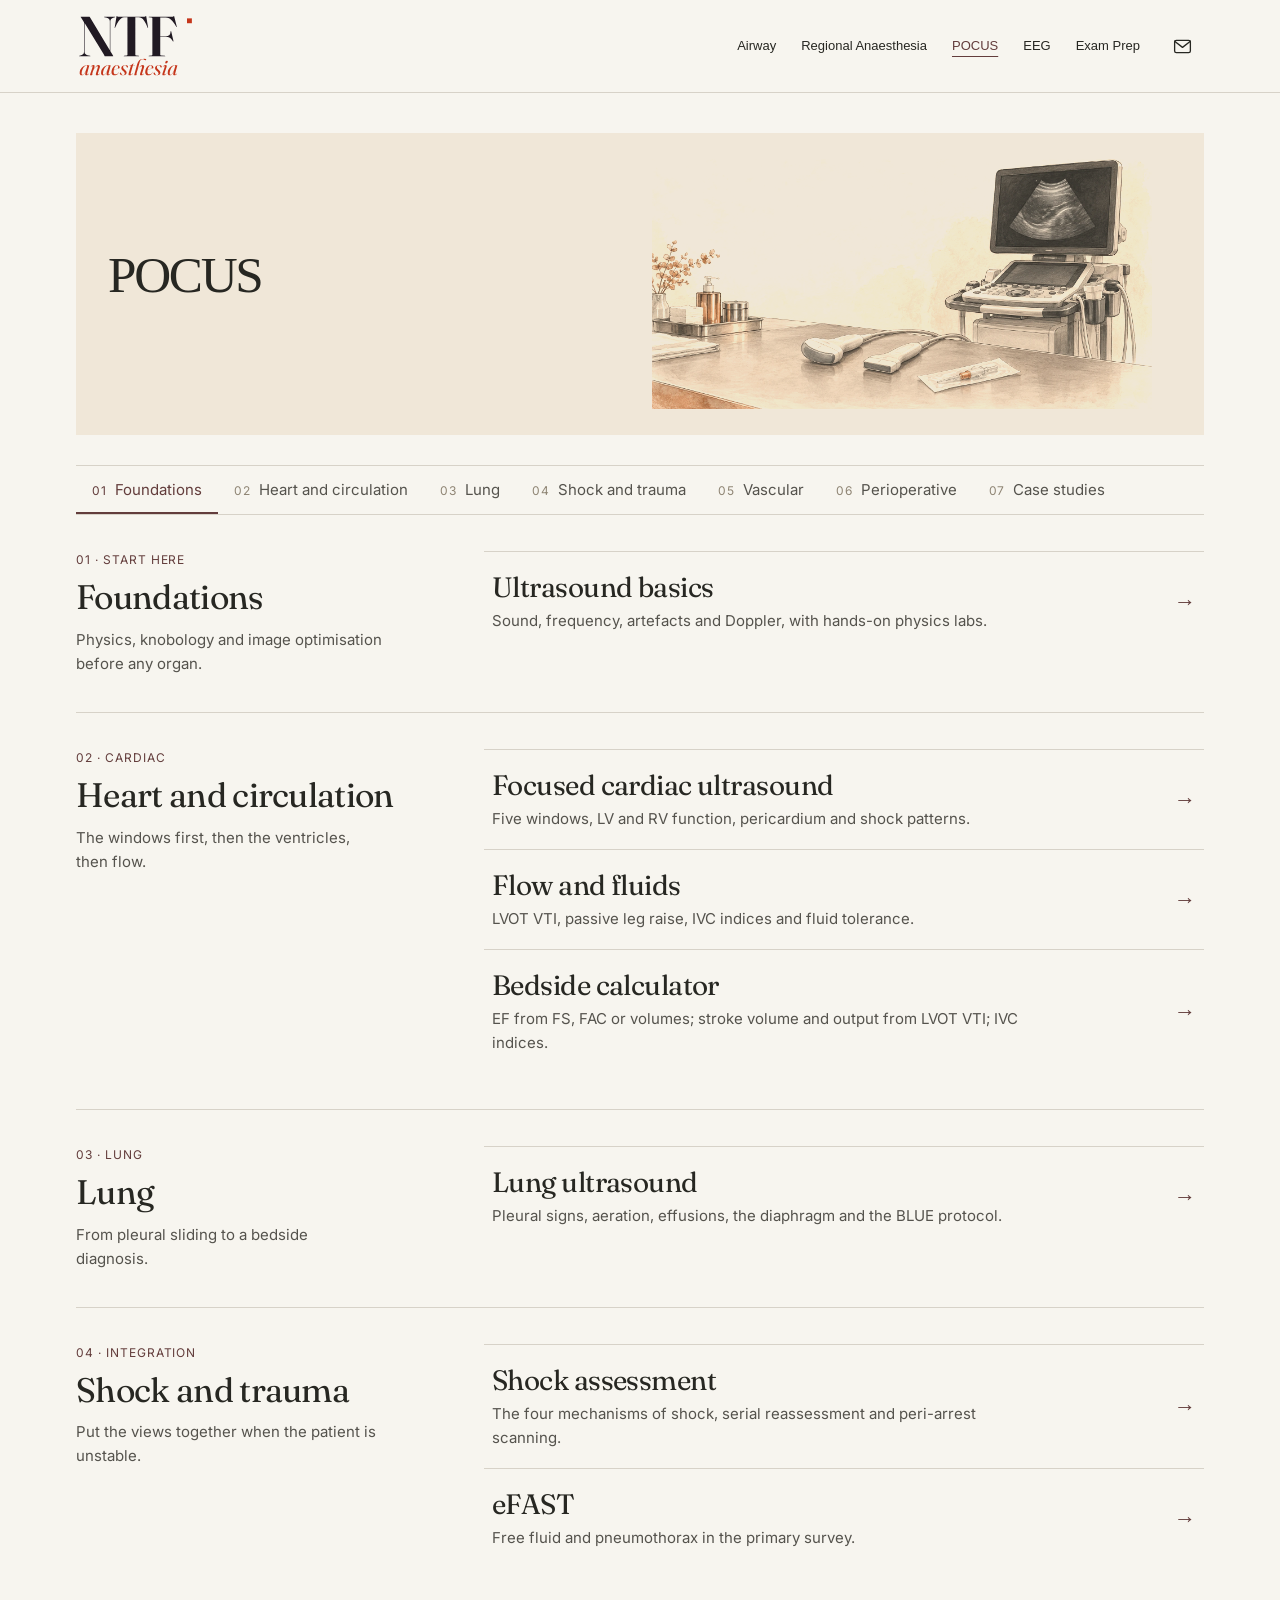
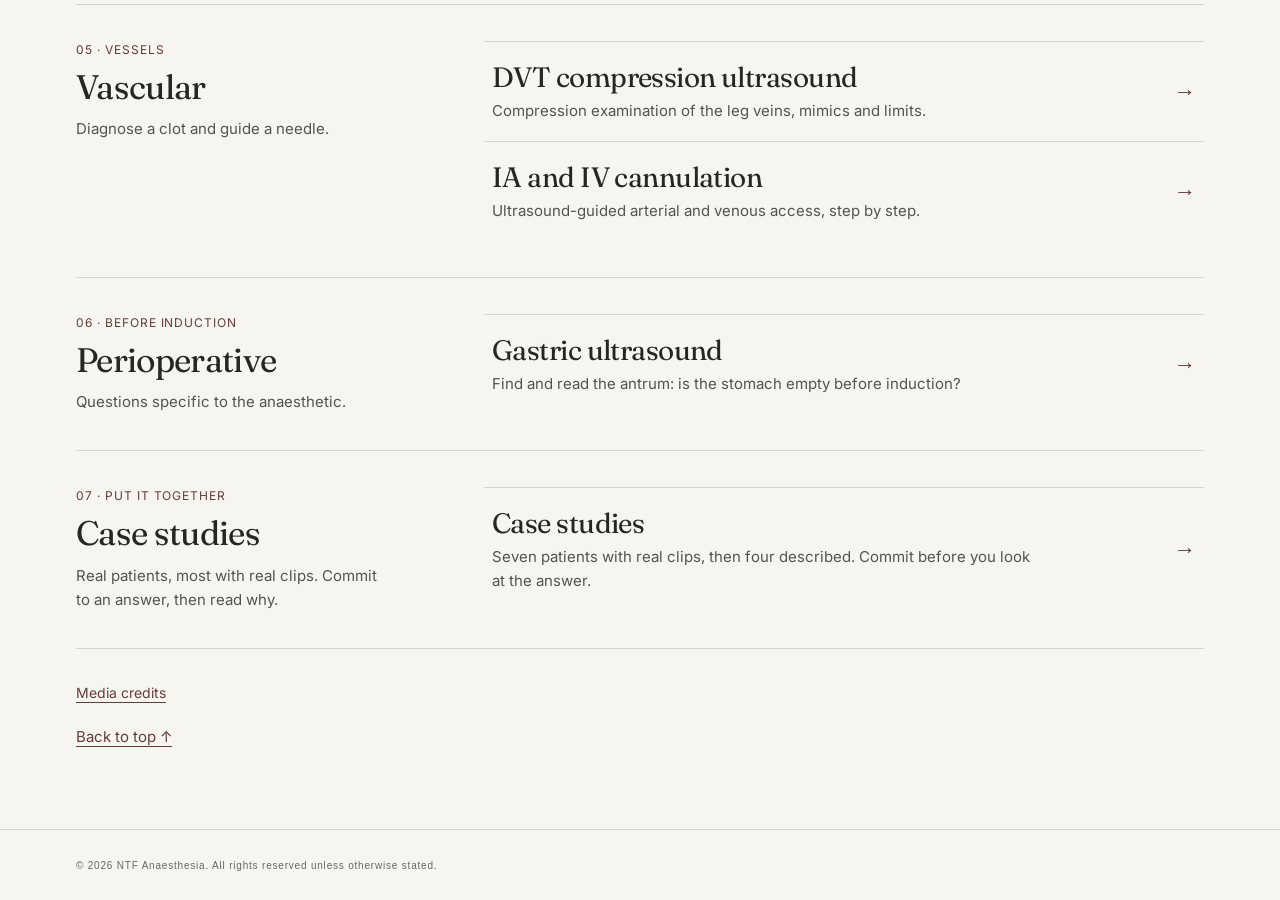
==== commit b6c5e189: "POCUS: bedside calculator for EF, LVOT flow and IVC indices One mobile-first page (calculator/) with" ====
--- a/pocus/index.html
+++ b/pocus/index.html
@@ -1 +1 @@
-<!doctype html><html lang="en-GB" data-theme="light"><head><meta charset="utf-8"><meta name="viewport" content="width=device-width,initial-scale=1"><meta name="theme-color" content="#f7f5ef"><title>POCUS — NTF Anaesthesia</title><link rel="icon" href="ana-ntf-monogram.svg" type="image/svg+xml"><link rel="stylesheet" href="assets/navigation.css?v=20261008"><link rel="stylesheet" href="assets/site-shell.css?v=20261008"><link rel="stylesheet" href="assets/collections.css?v=20261008"><link rel="stylesheet" href="assets/header-nav.css?v=20261008"><script defer src="assets/navigation.js?v=20261008"></script><link rel="stylesheet" href="assets/panoramic-banners.css?v=20261008-wide"><link rel="stylesheet" href="assets/banner-framing.css?v=20261008"><link rel="stylesheet" href="hub.css?v=20261019"><meta name="color-scheme" content="light"><script defer src="hub.js?v=20261019"></script></head><body><a class="collection-skip" href="#main">Skip to content</a><header class="ntf-header"><div class="ntf-header-inner"><a class="ntf-logo" href="https://anantf.com/" aria-label="NTF Anaesthesia home"><img src="ana-ntf-logo.svg?v=clean" alt="NTF Anaesthesia" width="229" height="120"></a><button class="ntf-mobile-toggle" type="button" aria-expanded="false" aria-controls="ntf-main-nav">Menu <svg viewBox="0 0 20 20" width="18" height="18" fill="none" stroke="currentColor" aria-hidden="true"><path d="M3 6h14M3 10h14M3 14h14"/></svg></button><nav class="ntf-nav" id="ntf-main-nav" aria-label="Main navigation"><a href="https://airway.anantf.com/airway.html">Airway</a><a href="https://regional.anantf.com/">Regional Anaesthesia</a><a href="./" aria-current="page">POCUS</a><a href="https://anantf.com/eeg/">EEG</a><a href="https://exams.anantf.com/">Exam Prep</a></nav><a class="ntf-contact" href="mailto:contact@anantf.com" aria-label="Email NTF Anaesthesia" title="Email NTF Anaesthesia"><svg viewBox="0 0 24 24" width="21" height="21" fill="none" stroke="currentColor" stroke-width="1.5" stroke-linecap="round" stroke-linejoin="round" aria-hidden="true"><rect x="3" y="5" width="18" height="14" rx="2"/><path d="m3 6 9 7 9-7"/></svg></a></div></header><main id="main" class="site-container collection-main"><section class="collection-hero wide-illustration-banner ntf-illustrated-banner"><div><h1>POCUS</h1></div><img src="assets/ether-pocus-equipment.webp" width="1774" height="887" alt="" aria-hidden="true"></section><nav class="pocus-index" aria-label="POCUS sections"><ol><li><a href="#basics"><span class="pocus-index-n" aria-hidden="true">01</span>Foundations</a></li><li><a href="#heart"><span class="pocus-index-n" aria-hidden="true">02</span>Heart and circulation</a></li><li><a href="#lung"><span class="pocus-index-n" aria-hidden="true">03</span>Lung</a></li><li><a href="#shock"><span class="pocus-index-n" aria-hidden="true">04</span>Shock and trauma</a></li><li><a href="#vascular"><span class="pocus-index-n" aria-hidden="true">05</span>Vascular</a></li><li><a href="#perioperative"><span class="pocus-index-n" aria-hidden="true">06</span>Perioperative</a></li><li><a href="#cases"><span class="pocus-index-n" aria-hidden="true">07</span>Case studies</a></li></ol></nav><div class="pocus-sections"><section class="pocus-section" id="basics" aria-labelledby="basics-title"><header class="pocus-section-head"><p class="pocus-kicker"><span aria-hidden="true">01 · </span>Start here</p><h2 id="basics-title">Foundations</h2><p class="pocus-section-lead">Physics, knobology and image optimisation before any organ.</p></header><ul class="pocus-list" aria-label="Foundations lectures"><li><a class="pocus-lecture" href="basics/"><span class="pocus-lecture-text"><span class="pocus-lecture-title">Ultrasound basics</span><span class="pocus-lecture-desc">Sound, frequency, artefacts and Doppler, with hands-on physics labs.</span></span><span class="pocus-arrow" aria-hidden="true">→</span></a></li></ul></section><section class="pocus-section" id="heart" aria-labelledby="heart-title"><header class="pocus-section-head"><p class="pocus-kicker"><span aria-hidden="true">02 · </span>Cardiac</p><h2 id="heart-title">Heart and circulation</h2><p class="pocus-section-lead">The windows first, then the ventricles, then flow.</p></header><ul class="pocus-list" aria-label="Heart and circulation lectures"><li><a class="pocus-lecture" href="cardiac/"><span class="pocus-lecture-text"><span class="pocus-lecture-title">Focused cardiac ultrasound</span><span class="pocus-lecture-desc">Five windows, LV and RV function, pericardium and shock patterns.</span></span><span class="pocus-arrow" aria-hidden="true">→</span></a></li><li><a class="pocus-lecture" href="haemodynamics/"><span class="pocus-lecture-text"><span class="pocus-lecture-title">Flow and fluids</span><span class="pocus-lecture-desc">LVOT VTI, passive leg raise, IVC indices and fluid tolerance.</span></span><span class="pocus-arrow" aria-hidden="true">→</span></a></li></ul></section><section class="pocus-section" id="lung" aria-labelledby="lung-title"><header class="pocus-section-head"><p class="pocus-kicker"><span aria-hidden="true">03 · </span>Lung</p><h2 id="lung-title">Lung</h2><p class="pocus-section-lead">From pleural sliding to a bedside diagnosis.</p></header><ul class="pocus-list" aria-label="Lung lectures"><li><a class="pocus-lecture" href="lung/"><span class="pocus-lecture-text"><span class="pocus-lecture-title">Lung ultrasound</span><span class="pocus-lecture-desc">Pleural signs, aeration, effusions, the diaphragm and the BLUE protocol.</span></span><span class="pocus-arrow" aria-hidden="true">→</span></a></li></ul></section><section class="pocus-section" id="shock" aria-labelledby="shock-title"><header class="pocus-section-head"><p class="pocus-kicker"><span aria-hidden="true">04 · </span>Integration</p><h2 id="shock-title">Shock and trauma</h2><p class="pocus-section-lead">Put the views together when the patient is unstable.</p></header><ul class="pocus-list" aria-label="Shock and trauma lectures"><li><a class="pocus-lecture" href="shock/"><span class="pocus-lecture-text"><span class="pocus-lecture-title">Shock assessment</span><span class="pocus-lecture-desc">The four mechanisms of shock, serial reassessment and peri-arrest scanning.</span></span><span class="pocus-arrow" aria-hidden="true">→</span></a></li><li><a class="pocus-lecture" href="efast/"><span class="pocus-lecture-text"><span class="pocus-lecture-title">eFAST</span><span class="pocus-lecture-desc">Free fluid and pneumothorax in the primary survey.</span></span><span class="pocus-arrow" aria-hidden="true">→</span></a></li></ul></section><section class="pocus-section" id="vascular" aria-labelledby="vascular-title"><header class="pocus-section-head"><p class="pocus-kicker"><span aria-hidden="true">05 · </span>Vessels</p><h2 id="vascular-title">Vascular</h2><p class="pocus-section-lead">Diagnose a clot and guide a needle.</p></header><ul class="pocus-list" aria-label="Vascular lectures"><li><a class="pocus-lecture" href="dvt/"><span class="pocus-lecture-text"><span class="pocus-lecture-title">DVT compression ultrasound</span><span class="pocus-lecture-desc">Compression examination of the leg veins, mimics and limits.</span></span><span class="pocus-arrow" aria-hidden="true">→</span></a></li><li><a class="pocus-lecture" href="vascular-access/"><span class="pocus-lecture-text"><span class="pocus-lecture-title">IA and IV cannulation</span><span class="pocus-lecture-desc">Ultrasound-guided arterial and venous access, step by step.</span></span><span class="pocus-arrow" aria-hidden="true">→</span></a></li></ul></section><section class="pocus-section" id="perioperative" aria-labelledby="perioperative-title"><header class="pocus-section-head"><p class="pocus-kicker"><span aria-hidden="true">06 · </span>Before induction</p><h2 id="perioperative-title">Perioperative</h2><p class="pocus-section-lead">Questions specific to the anaesthetic.</p></header><ul class="pocus-list" aria-label="Perioperative lectures"><li><a class="pocus-lecture" href="gastric/"><span class="pocus-lecture-text"><span class="pocus-lecture-title">Gastric ultrasound</span><span class="pocus-lecture-desc">Find and read the antrum: is the stomach empty before induction?</span></span><span class="pocus-arrow" aria-hidden="true">→</span></a></li></ul></section><section class="pocus-section" id="cases" aria-labelledby="cases-title"><header class="pocus-section-head"><p class="pocus-kicker"><span aria-hidden="true">07 · </span>Put it together</p><h2 id="cases-title">Case studies</h2><p class="pocus-section-lead">Real patients, most with real clips. Commit to an answer, then read why.</p></header><ul class="pocus-list" aria-label="Case studies lectures"><li><a class="pocus-lecture" href="cases/"><span class="pocus-lecture-text"><span class="pocus-lecture-title">Case studies</span><span class="pocus-lecture-desc">Seven patients with real clips, then four described. Commit before you look at the answer.</span></span><span class="pocus-arrow" aria-hidden="true">→</span></a></li></ul></section></div><p class="pocus-credit"><a href="media/">Media credits</a></p><a class="pocus-top" href="#main">Back to top ↑</a></main><footer class="ntf-footer"><div class="ntf-footer-inner"><div class="ntf-footer-identity"><span class="ntf-copyright">© 2026 NTF Anaesthesia. All rights reserved unless otherwise stated.</span></div></div></footer></body></html>+<!doctype html><html lang="en-GB" data-theme="light"><head><meta charset="utf-8"><meta name="viewport" content="width=device-width,initial-scale=1"><meta name="theme-color" content="#f7f5ef"><title>POCUS — NTF Anaesthesia</title><link rel="icon" href="ana-ntf-monogram.svg" type="image/svg+xml"><link rel="stylesheet" href="assets/navigation.css?v=20261008"><link rel="stylesheet" href="assets/site-shell.css?v=20261008"><link rel="stylesheet" href="assets/collections.css?v=20261008"><link rel="stylesheet" href="assets/header-nav.css?v=20261008"><script defer src="assets/navigation.js?v=20261008"></script><link rel="stylesheet" href="assets/panoramic-banners.css?v=20261008-wide"><link rel="stylesheet" href="assets/banner-framing.css?v=20261008"><link rel="stylesheet" href="hub.css?v=20261019"><meta name="color-scheme" content="light"><script defer src="hub.js?v=20261019"></script></head><body><a class="collection-skip" href="#main">Skip to content</a><header class="ntf-header"><div class="ntf-header-inner"><a class="ntf-logo" href="https://anantf.com/" aria-label="NTF Anaesthesia home"><img src="ana-ntf-logo.svg?v=clean" alt="NTF Anaesthesia" width="229" height="120"></a><button class="ntf-mobile-toggle" type="button" aria-expanded="false" aria-controls="ntf-main-nav">Menu <svg viewBox="0 0 20 20" width="18" height="18" fill="none" stroke="currentColor" aria-hidden="true"><path d="M3 6h14M3 10h14M3 14h14"/></svg></button><nav class="ntf-nav" id="ntf-main-nav" aria-label="Main navigation"><a href="https://airway.anantf.com/airway.html">Airway</a><a href="https://regional.anantf.com/">Regional Anaesthesia</a><a href="./" aria-current="page">POCUS</a><a href="https://anantf.com/eeg/">EEG</a><a href="https://exams.anantf.com/">Exam Prep</a></nav><a class="ntf-contact" href="mailto:contact@anantf.com" aria-label="Email NTF Anaesthesia" title="Email NTF Anaesthesia"><svg viewBox="0 0 24 24" width="21" height="21" fill="none" stroke="currentColor" stroke-width="1.5" stroke-linecap="round" stroke-linejoin="round" aria-hidden="true"><rect x="3" y="5" width="18" height="14" rx="2"/><path d="m3 6 9 7 9-7"/></svg></a></div></header><main id="main" class="site-container collection-main"><section class="collection-hero wide-illustration-banner ntf-illustrated-banner"><div><h1>POCUS</h1></div><img src="assets/ether-pocus-equipment.webp" width="1774" height="887" alt="" aria-hidden="true"></section><nav class="pocus-index" aria-label="POCUS sections"><ol><li><a href="#basics"><span class="pocus-index-n" aria-hidden="true">01</span>Foundations</a></li><li><a href="#heart"><span class="pocus-index-n" aria-hidden="true">02</span>Heart and circulation</a></li><li><a href="#lung"><span class="pocus-index-n" aria-hidden="true">03</span>Lung</a></li><li><a href="#shock"><span class="pocus-index-n" aria-hidden="true">04</span>Shock and trauma</a></li><li><a href="#vascular"><span class="pocus-index-n" aria-hidden="true">05</span>Vascular</a></li><li><a href="#perioperative"><span class="pocus-index-n" aria-hidden="true">06</span>Perioperative</a></li><li><a href="#cases"><span class="pocus-index-n" aria-hidden="true">07</span>Case studies</a></li></ol></nav><div class="pocus-sections"><section class="pocus-section" id="basics" aria-labelledby="basics-title"><header class="pocus-section-head"><p class="pocus-kicker"><span aria-hidden="true">01 · </span>Start here</p><h2 id="basics-title">Foundations</h2><p class="pocus-section-lead">Physics, knobology and image optimisation before any organ.</p></header><ul class="pocus-list" aria-label="Foundations lectures"><li><a class="pocus-lecture" href="basics/"><span class="pocus-lecture-text"><span class="pocus-lecture-title">Ultrasound basics</span><span class="pocus-lecture-desc">Sound, frequency, artefacts and Doppler, with hands-on physics labs.</span></span><span class="pocus-arrow" aria-hidden="true">→</span></a></li></ul></section><section class="pocus-section" id="heart" aria-labelledby="heart-title"><header class="pocus-section-head"><p class="pocus-kicker"><span aria-hidden="true">02 · </span>Cardiac</p><h2 id="heart-title">Heart and circulation</h2><p class="pocus-section-lead">The windows first, then the ventricles, then flow.</p></header><ul class="pocus-list" aria-label="Heart and circulation lectures"><li><a class="pocus-lecture" href="cardiac/"><span class="pocus-lecture-text"><span class="pocus-lecture-title">Focused cardiac ultrasound</span><span class="pocus-lecture-desc">Five windows, LV and RV function, pericardium and shock patterns.</span></span><span class="pocus-arrow" aria-hidden="true">→</span></a></li><li><a class="pocus-lecture" href="haemodynamics/"><span class="pocus-lecture-text"><span class="pocus-lecture-title">Flow and fluids</span><span class="pocus-lecture-desc">LVOT VTI, passive leg raise, IVC indices and fluid tolerance.</span></span><span class="pocus-arrow" aria-hidden="true">→</span></a></li><li><a class="pocus-lecture" href="calculator/"><span class="pocus-lecture-text"><span class="pocus-lecture-title">Bedside calculator</span><span class="pocus-lecture-desc">EF from FS, FAC or volumes; stroke volume and output from LVOT VTI; IVC indices.</span></span><span class="pocus-arrow" aria-hidden="true">→</span></a></li></ul></section><section class="pocus-section" id="lung" aria-labelledby="lung-title"><header class="pocus-section-head"><p class="pocus-kicker"><span aria-hidden="true">03 · </span>Lung</p><h2 id="lung-title">Lung</h2><p class="pocus-section-lead">From pleural sliding to a bedside diagnosis.</p></header><ul class="pocus-list" aria-label="Lung lectures"><li><a class="pocus-lecture" href="lung/"><span class="pocus-lecture-text"><span class="pocus-lecture-title">Lung ultrasound</span><span class="pocus-lecture-desc">Pleural signs, aeration, effusions, the diaphragm and the BLUE protocol.</span></span><span class="pocus-arrow" aria-hidden="true">→</span></a></li></ul></section><section class="pocus-section" id="shock" aria-labelledby="shock-title"><header class="pocus-section-head"><p class="pocus-kicker"><span aria-hidden="true">04 · </span>Integration</p><h2 id="shock-title">Shock and trauma</h2><p class="pocus-section-lead">Put the views together when the patient is unstable.</p></header><ul class="pocus-list" aria-label="Shock and trauma lectures"><li><a class="pocus-lecture" href="shock/"><span class="pocus-lecture-text"><span class="pocus-lecture-title">Shock assessment</span><span class="pocus-lecture-desc">The four mechanisms of shock, serial reassessment and peri-arrest scanning.</span></span><span class="pocus-arrow" aria-hidden="true">→</span></a></li><li><a class="pocus-lecture" href="efast/"><span class="pocus-lecture-text"><span class="pocus-lecture-title">eFAST</span><span class="pocus-lecture-desc">Free fluid and pneumothorax in the primary survey.</span></span><span class="pocus-arrow" aria-hidden="true">→</span></a></li></ul></section><section class="pocus-section" id="vascular" aria-labelledby="vascular-title"><header class="pocus-section-head"><p class="pocus-kicker"><span aria-hidden="true">05 · </span>Vessels</p><h2 id="vascular-title">Vascular</h2><p class="pocus-section-lead">Diagnose a clot and guide a needle.</p></header><ul class="pocus-list" aria-label="Vascular lectures"><li><a class="pocus-lecture" href="dvt/"><span class="pocus-lecture-text"><span class="pocus-lecture-title">DVT compression ultrasound</span><span class="pocus-lecture-desc">Compression examination of the leg veins, mimics and limits.</span></span><span class="pocus-arrow" aria-hidden="true">→</span></a></li><li><a class="pocus-lecture" href="vascular-access/"><span class="pocus-lecture-text"><span class="pocus-lecture-title">IA and IV cannulation</span><span class="pocus-lecture-desc">Ultrasound-guided arterial and venous access, step by step.</span></span><span class="pocus-arrow" aria-hidden="true">→</span></a></li></ul></section><section class="pocus-section" id="perioperative" aria-labelledby="perioperative-title"><header class="pocus-section-head"><p class="pocus-kicker"><span aria-hidden="true">06 · </span>Before induction</p><h2 id="perioperative-title">Perioperative</h2><p class="pocus-section-lead">Questions specific to the anaesthetic.</p></header><ul class="pocus-list" aria-label="Perioperative lectures"><li><a class="pocus-lecture" href="gastric/"><span class="pocus-lecture-text"><span class="pocus-lecture-title">Gastric ultrasound</span><span class="pocus-lecture-desc">Find and read the antrum: is the stomach empty before induction?</span></span><span class="pocus-arrow" aria-hidden="true">→</span></a></li></ul></section><section class="pocus-section" id="cases" aria-labelledby="cases-title"><header class="pocus-section-head"><p class="pocus-kicker"><span aria-hidden="true">07 · </span>Put it together</p><h2 id="cases-title">Case studies</h2><p class="pocus-section-lead">Real patients, most with real clips. Commit to an answer, then read why.</p></header><ul class="pocus-list" aria-label="Case studies lectures"><li><a class="pocus-lecture" href="cases/"><span class="pocus-lecture-text"><span class="pocus-lecture-title">Case studies</span><span class="pocus-lecture-desc">Seven patients with real clips, then four described. Commit before you look at the answer.</span></span><span class="pocus-arrow" aria-hidden="true">→</span></a></li></ul></section></div><p class="pocus-credit"><a href="media/">Media credits</a></p><a class="pocus-top" href="#main">Back to top ↑</a></main><footer class="ntf-footer"><div class="ntf-footer-inner"><div class="ntf-footer-identity"><span class="ntf-copyright">© 2026 NTF Anaesthesia. All rights reserved unless otherwise stated.</span></div></div></footer></body></html>
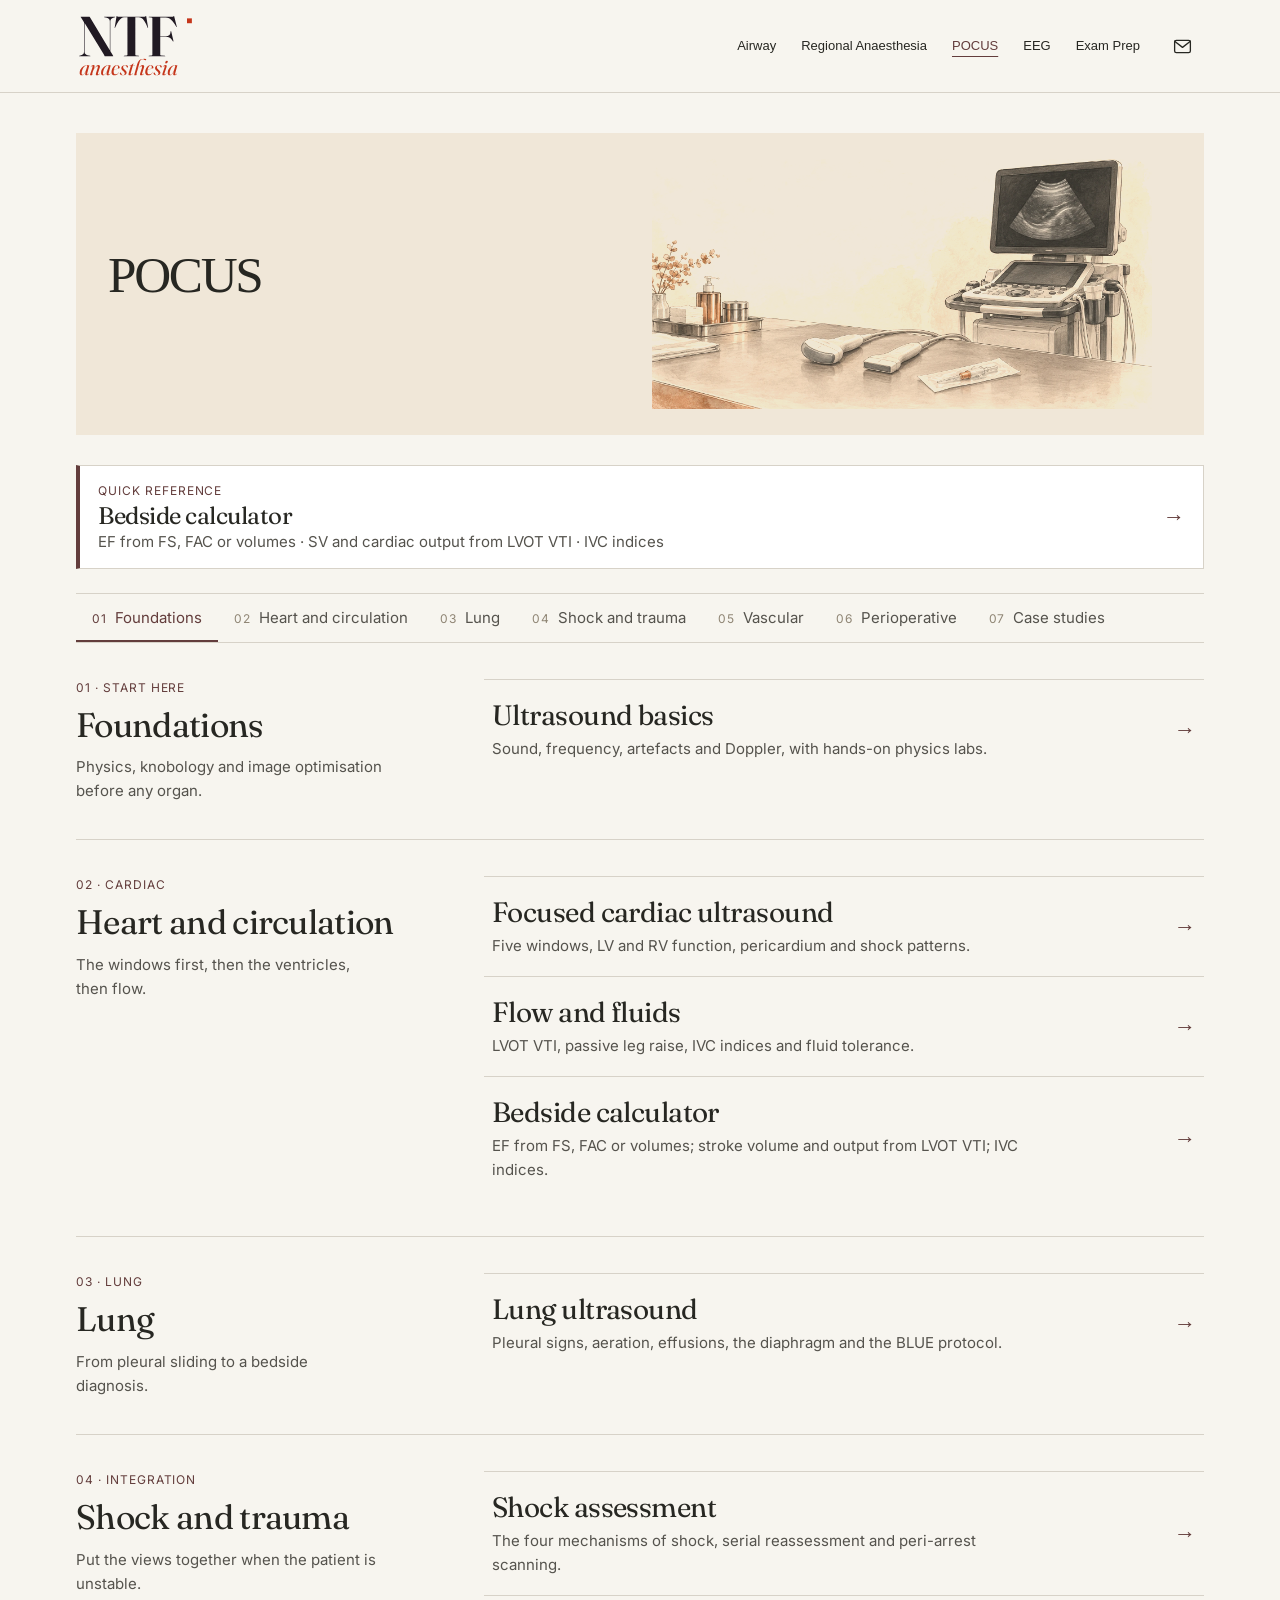
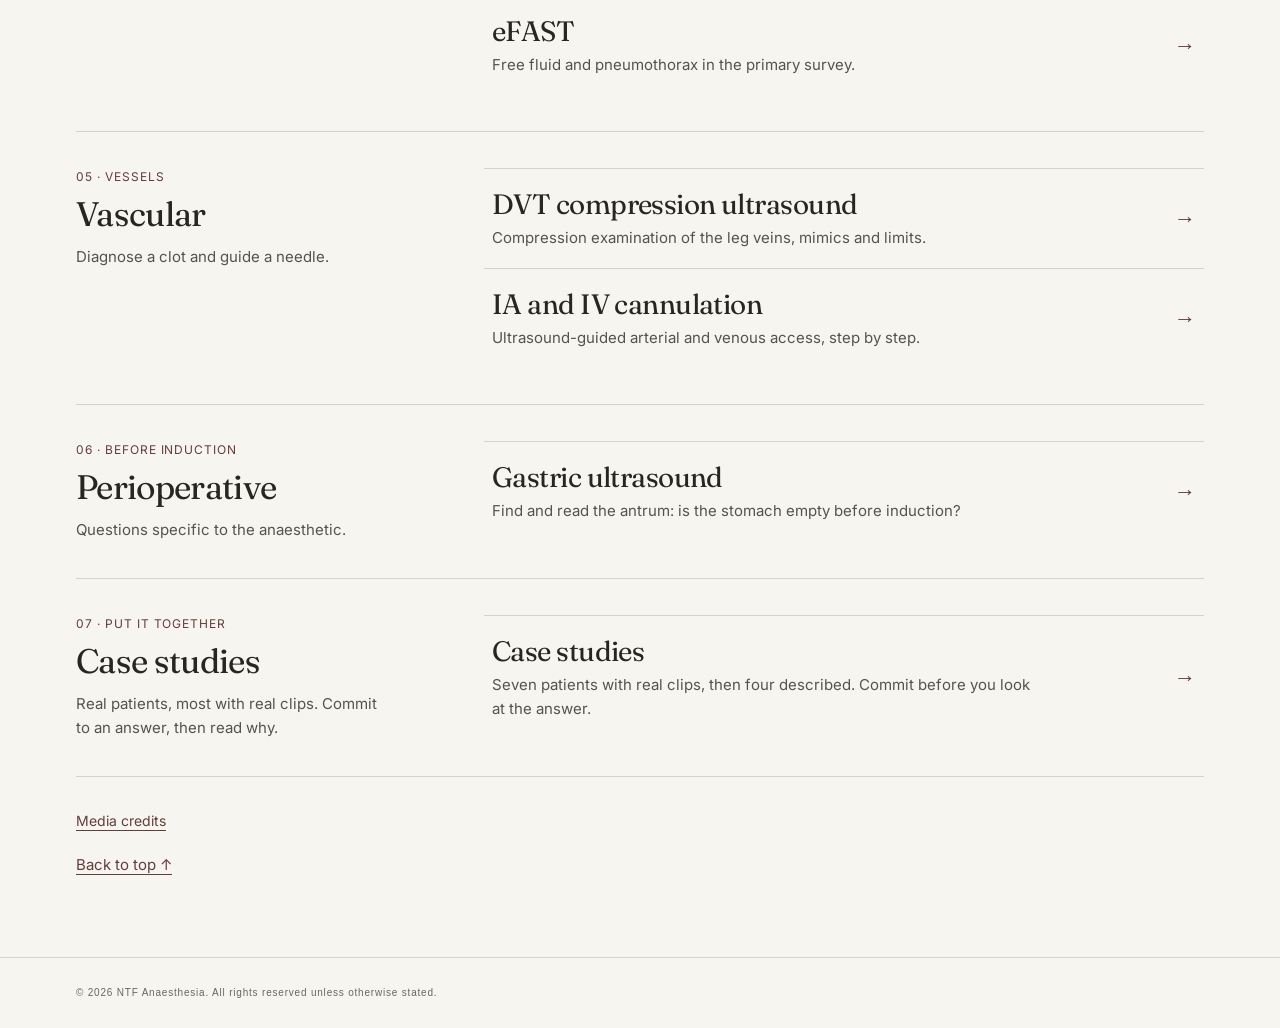
==== commit 0a7d680e: "POCUS: feature a quick link to the bedside calculator on the hub Co-Authored-By: Claude Opus 5.5 <no" ====
--- a/pocus/index.html
+++ b/pocus/index.html
@@ -1 +1 @@
-<!doctype html><html lang="en-GB" data-theme="light"><head><meta charset="utf-8"><meta name="viewport" content="width=device-width,initial-scale=1"><meta name="theme-color" content="#f7f5ef"><title>POCUS — NTF Anaesthesia</title><link rel="icon" href="ana-ntf-monogram.svg" type="image/svg+xml"><link rel="stylesheet" href="assets/navigation.css?v=20261008"><link rel="stylesheet" href="assets/site-shell.css?v=20261008"><link rel="stylesheet" href="assets/collections.css?v=20261008"><link rel="stylesheet" href="assets/header-nav.css?v=20261008"><script defer src="assets/navigation.js?v=20261008"></script><link rel="stylesheet" href="assets/panoramic-banners.css?v=20261008-wide"><link rel="stylesheet" href="assets/banner-framing.css?v=20261008"><link rel="stylesheet" href="hub.css?v=20261019"><meta name="color-scheme" content="light"><script defer src="hub.js?v=20261019"></script></head><body><a class="collection-skip" href="#main">Skip to content</a><header class="ntf-header"><div class="ntf-header-inner"><a class="ntf-logo" href="https://anantf.com/" aria-label="NTF Anaesthesia home"><img src="ana-ntf-logo.svg?v=clean" alt="NTF Anaesthesia" width="229" height="120"></a><button class="ntf-mobile-toggle" type="button" aria-expanded="false" aria-controls="ntf-main-nav">Menu <svg viewBox="0 0 20 20" width="18" height="18" fill="none" stroke="currentColor" aria-hidden="true"><path d="M3 6h14M3 10h14M3 14h14"/></svg></button><nav class="ntf-nav" id="ntf-main-nav" aria-label="Main navigation"><a href="https://airway.anantf.com/airway.html">Airway</a><a href="https://regional.anantf.com/">Regional Anaesthesia</a><a href="./" aria-current="page">POCUS</a><a href="https://anantf.com/eeg/">EEG</a><a href="https://exams.anantf.com/">Exam Prep</a></nav><a class="ntf-contact" href="mailto:contact@anantf.com" aria-label="Email NTF Anaesthesia" title="Email NTF Anaesthesia"><svg viewBox="0 0 24 24" width="21" height="21" fill="none" stroke="currentColor" stroke-width="1.5" stroke-linecap="round" stroke-linejoin="round" aria-hidden="true"><rect x="3" y="5" width="18" height="14" rx="2"/><path d="m3 6 9 7 9-7"/></svg></a></div></header><main id="main" class="site-container collection-main"><section class="collection-hero wide-illustration-banner ntf-illustrated-banner"><div><h1>POCUS</h1></div><img src="assets/ether-pocus-equipment.webp" width="1774" height="887" alt="" aria-hidden="true"></section><nav class="pocus-index" aria-label="POCUS sections"><ol><li><a href="#basics"><span class="pocus-index-n" aria-hidden="true">01</span>Foundations</a></li><li><a href="#heart"><span class="pocus-index-n" aria-hidden="true">02</span>Heart and circulation</a></li><li><a href="#lung"><span class="pocus-index-n" aria-hidden="true">03</span>Lung</a></li><li><a href="#shock"><span class="pocus-index-n" aria-hidden="true">04</span>Shock and trauma</a></li><li><a href="#vascular"><span class="pocus-index-n" aria-hidden="true">05</span>Vascular</a></li><li><a href="#perioperative"><span class="pocus-index-n" aria-hidden="true">06</span>Perioperative</a></li><li><a href="#cases"><span class="pocus-index-n" aria-hidden="true">07</span>Case studies</a></li></ol></nav><div class="pocus-sections"><section class="pocus-section" id="basics" aria-labelledby="basics-title"><header class="pocus-section-head"><p class="pocus-kicker"><span aria-hidden="true">01 · </span>Start here</p><h2 id="basics-title">Foundations</h2><p class="pocus-section-lead">Physics, knobology and image optimisation before any organ.</p></header><ul class="pocus-list" aria-label="Foundations lectures"><li><a class="pocus-lecture" href="basics/"><span class="pocus-lecture-text"><span class="pocus-lecture-title">Ultrasound basics</span><span class="pocus-lecture-desc">Sound, frequency, artefacts and Doppler, with hands-on physics labs.</span></span><span class="pocus-arrow" aria-hidden="true">→</span></a></li></ul></section><section class="pocus-section" id="heart" aria-labelledby="heart-title"><header class="pocus-section-head"><p class="pocus-kicker"><span aria-hidden="true">02 · </span>Cardiac</p><h2 id="heart-title">Heart and circulation</h2><p class="pocus-section-lead">The windows first, then the ventricles, then flow.</p></header><ul class="pocus-list" aria-label="Heart and circulation lectures"><li><a class="pocus-lecture" href="cardiac/"><span class="pocus-lecture-text"><span class="pocus-lecture-title">Focused cardiac ultrasound</span><span class="pocus-lecture-desc">Five windows, LV and RV function, pericardium and shock patterns.</span></span><span class="pocus-arrow" aria-hidden="true">→</span></a></li><li><a class="pocus-lecture" href="haemodynamics/"><span class="pocus-lecture-text"><span class="pocus-lecture-title">Flow and fluids</span><span class="pocus-lecture-desc">LVOT VTI, passive leg raise, IVC indices and fluid tolerance.</span></span><span class="pocus-arrow" aria-hidden="true">→</span></a></li><li><a class="pocus-lecture" href="calculator/"><span class="pocus-lecture-text"><span class="pocus-lecture-title">Bedside calculator</span><span class="pocus-lecture-desc">EF from FS, FAC or volumes; stroke volume and output from LVOT VTI; IVC indices.</span></span><span class="pocus-arrow" aria-hidden="true">→</span></a></li></ul></section><section class="pocus-section" id="lung" aria-labelledby="lung-title"><header class="pocus-section-head"><p class="pocus-kicker"><span aria-hidden="true">03 · </span>Lung</p><h2 id="lung-title">Lung</h2><p class="pocus-section-lead">From pleural sliding to a bedside diagnosis.</p></header><ul class="pocus-list" aria-label="Lung lectures"><li><a class="pocus-lecture" href="lung/"><span class="pocus-lecture-text"><span class="pocus-lecture-title">Lung ultrasound</span><span class="pocus-lecture-desc">Pleural signs, aeration, effusions, the diaphragm and the BLUE protocol.</span></span><span class="pocus-arrow" aria-hidden="true">→</span></a></li></ul></section><section class="pocus-section" id="shock" aria-labelledby="shock-title"><header class="pocus-section-head"><p class="pocus-kicker"><span aria-hidden="true">04 · </span>Integration</p><h2 id="shock-title">Shock and trauma</h2><p class="pocus-section-lead">Put the views together when the patient is unstable.</p></header><ul class="pocus-list" aria-label="Shock and trauma lectures"><li><a class="pocus-lecture" href="shock/"><span class="pocus-lecture-text"><span class="pocus-lecture-title">Shock assessment</span><span class="pocus-lecture-desc">The four mechanisms of shock, serial reassessment and peri-arrest scanning.</span></span><span class="pocus-arrow" aria-hidden="true">→</span></a></li><li><a class="pocus-lecture" href="efast/"><span class="pocus-lecture-text"><span class="pocus-lecture-title">eFAST</span><span class="pocus-lecture-desc">Free fluid and pneumothorax in the primary survey.</span></span><span class="pocus-arrow" aria-hidden="true">→</span></a></li></ul></section><section class="pocus-section" id="vascular" aria-labelledby="vascular-title"><header class="pocus-section-head"><p class="pocus-kicker"><span aria-hidden="true">05 · </span>Vessels</p><h2 id="vascular-title">Vascular</h2><p class="pocus-section-lead">Diagnose a clot and guide a needle.</p></header><ul class="pocus-list" aria-label="Vascular lectures"><li><a class="pocus-lecture" href="dvt/"><span class="pocus-lecture-text"><span class="pocus-lecture-title">DVT compression ultrasound</span><span class="pocus-lecture-desc">Compression examination of the leg veins, mimics and limits.</span></span><span class="pocus-arrow" aria-hidden="true">→</span></a></li><li><a class="pocus-lecture" href="vascular-access/"><span class="pocus-lecture-text"><span class="pocus-lecture-title">IA and IV cannulation</span><span class="pocus-lecture-desc">Ultrasound-guided arterial and venous access, step by step.</span></span><span class="pocus-arrow" aria-hidden="true">→</span></a></li></ul></section><section class="pocus-section" id="perioperative" aria-labelledby="perioperative-title"><header class="pocus-section-head"><p class="pocus-kicker"><span aria-hidden="true">06 · </span>Before induction</p><h2 id="perioperative-title">Perioperative</h2><p class="pocus-section-lead">Questions specific to the anaesthetic.</p></header><ul class="pocus-list" aria-label="Perioperative lectures"><li><a class="pocus-lecture" href="gastric/"><span class="pocus-lecture-text"><span class="pocus-lecture-title">Gastric ultrasound</span><span class="pocus-lecture-desc">Find and read the antrum: is the stomach empty before induction?</span></span><span class="pocus-arrow" aria-hidden="true">→</span></a></li></ul></section><section class="pocus-section" id="cases" aria-labelledby="cases-title"><header class="pocus-section-head"><p class="pocus-kicker"><span aria-hidden="true">07 · </span>Put it together</p><h2 id="cases-title">Case studies</h2><p class="pocus-section-lead">Real patients, most with real clips. Commit to an answer, then read why.</p></header><ul class="pocus-list" aria-label="Case studies lectures"><li><a class="pocus-lecture" href="cases/"><span class="pocus-lecture-text"><span class="pocus-lecture-title">Case studies</span><span class="pocus-lecture-desc">Seven patients with real clips, then four described. Commit before you look at the answer.</span></span><span class="pocus-arrow" aria-hidden="true">→</span></a></li></ul></section></div><p class="pocus-credit"><a href="media/">Media credits</a></p><a class="pocus-top" href="#main">Back to top ↑</a></main><footer class="ntf-footer"><div class="ntf-footer-inner"><div class="ntf-footer-identity"><span class="ntf-copyright">© 2026 NTF Anaesthesia. All rights reserved unless otherwise stated.</span></div></div></footer></body></html>+<!doctype html><html lang="en-GB" data-theme="light"><head><meta charset="utf-8"><meta name="viewport" content="width=device-width,initial-scale=1"><meta name="theme-color" content="#f7f5ef"><title>POCUS — NTF Anaesthesia</title><link rel="icon" href="ana-ntf-monogram.svg" type="image/svg+xml"><link rel="stylesheet" href="assets/navigation.css?v=20261008"><link rel="stylesheet" href="assets/site-shell.css?v=20261008"><link rel="stylesheet" href="assets/collections.css?v=20261008"><link rel="stylesheet" href="assets/header-nav.css?v=20261008"><script defer src="assets/navigation.js?v=20261008"></script><link rel="stylesheet" href="assets/panoramic-banners.css?v=20261008-wide"><link rel="stylesheet" href="assets/banner-framing.css?v=20261008"><link rel="stylesheet" href="hub.css?v=20261031"><meta name="color-scheme" content="light"><script defer src="hub.js?v=20261019"></script></head><body><a class="collection-skip" href="#main">Skip to content</a><header class="ntf-header"><div class="ntf-header-inner"><a class="ntf-logo" href="https://anantf.com/" aria-label="NTF Anaesthesia home"><img src="ana-ntf-logo.svg?v=clean" alt="NTF Anaesthesia" width="229" height="120"></a><button class="ntf-mobile-toggle" type="button" aria-expanded="false" aria-controls="ntf-main-nav">Menu <svg viewBox="0 0 20 20" width="18" height="18" fill="none" stroke="currentColor" aria-hidden="true"><path d="M3 6h14M3 10h14M3 14h14"/></svg></button><nav class="ntf-nav" id="ntf-main-nav" aria-label="Main navigation"><a href="https://airway.anantf.com/airway.html">Airway</a><a href="https://regional.anantf.com/">Regional Anaesthesia</a><a href="./" aria-current="page">POCUS</a><a href="https://anantf.com/eeg/">EEG</a><a href="https://exams.anantf.com/">Exam Prep</a></nav><a class="ntf-contact" href="mailto:contact@anantf.com" aria-label="Email NTF Anaesthesia" title="Email NTF Anaesthesia"><svg viewBox="0 0 24 24" width="21" height="21" fill="none" stroke="currentColor" stroke-width="1.5" stroke-linecap="round" stroke-linejoin="round" aria-hidden="true"><rect x="3" y="5" width="18" height="14" rx="2"/><path d="m3 6 9 7 9-7"/></svg></a></div></header><main id="main" class="site-container collection-main"><section class="collection-hero wide-illustration-banner ntf-illustrated-banner"><div><h1>POCUS</h1></div><img src="assets/ether-pocus-equipment.webp" width="1774" height="887" alt="" aria-hidden="true"></section><a class="pocus-quick" href="calculator/"><span class="pocus-quick-kicker">Quick reference</span><span class="pocus-quick-title">Bedside calculator</span><span class="pocus-quick-desc">EF from FS, FAC or volumes · SV and cardiac output from LVOT VTI · IVC indices</span><span class="pocus-arrow" aria-hidden="true">→</span></a><nav class="pocus-index" aria-label="POCUS sections"><ol><li><a href="#basics"><span class="pocus-index-n" aria-hidden="true">01</span>Foundations</a></li><li><a href="#heart"><span class="pocus-index-n" aria-hidden="true">02</span>Heart and circulation</a></li><li><a href="#lung"><span class="pocus-index-n" aria-hidden="true">03</span>Lung</a></li><li><a href="#shock"><span class="pocus-index-n" aria-hidden="true">04</span>Shock and trauma</a></li><li><a href="#vascular"><span class="pocus-index-n" aria-hidden="true">05</span>Vascular</a></li><li><a href="#perioperative"><span class="pocus-index-n" aria-hidden="true">06</span>Perioperative</a></li><li><a href="#cases"><span class="pocus-index-n" aria-hidden="true">07</span>Case studies</a></li></ol></nav><div class="pocus-sections"><section class="pocus-section" id="basics" aria-labelledby="basics-title"><header class="pocus-section-head"><p class="pocus-kicker"><span aria-hidden="true">01 · </span>Start here</p><h2 id="basics-title">Foundations</h2><p class="pocus-section-lead">Physics, knobology and image optimisation before any organ.</p></header><ul class="pocus-list" aria-label="Foundations lectures"><li><a class="pocus-lecture" href="basics/"><span class="pocus-lecture-text"><span class="pocus-lecture-title">Ultrasound basics</span><span class="pocus-lecture-desc">Sound, frequency, artefacts and Doppler, with hands-on physics labs.</span></span><span class="pocus-arrow" aria-hidden="true">→</span></a></li></ul></section><section class="pocus-section" id="heart" aria-labelledby="heart-title"><header class="pocus-section-head"><p class="pocus-kicker"><span aria-hidden="true">02 · </span>Cardiac</p><h2 id="heart-title">Heart and circulation</h2><p class="pocus-section-lead">The windows first, then the ventricles, then flow.</p></header><ul class="pocus-list" aria-label="Heart and circulation lectures"><li><a class="pocus-lecture" href="cardiac/"><span class="pocus-lecture-text"><span class="pocus-lecture-title">Focused cardiac ultrasound</span><span class="pocus-lecture-desc">Five windows, LV and RV function, pericardium and shock patterns.</span></span><span class="pocus-arrow" aria-hidden="true">→</span></a></li><li><a class="pocus-lecture" href="haemodynamics/"><span class="pocus-lecture-text"><span class="pocus-lecture-title">Flow and fluids</span><span class="pocus-lecture-desc">LVOT VTI, passive leg raise, IVC indices and fluid tolerance.</span></span><span class="pocus-arrow" aria-hidden="true">→</span></a></li><li><a class="pocus-lecture" href="calculator/"><span class="pocus-lecture-text"><span class="pocus-lecture-title">Bedside calculator</span><span class="pocus-lecture-desc">EF from FS, FAC or volumes; stroke volume and output from LVOT VTI; IVC indices.</span></span><span class="pocus-arrow" aria-hidden="true">→</span></a></li></ul></section><section class="pocus-section" id="lung" aria-labelledby="lung-title"><header class="pocus-section-head"><p class="pocus-kicker"><span aria-hidden="true">03 · </span>Lung</p><h2 id="lung-title">Lung</h2><p class="pocus-section-lead">From pleural sliding to a bedside diagnosis.</p></header><ul class="pocus-list" aria-label="Lung lectures"><li><a class="pocus-lecture" href="lung/"><span class="pocus-lecture-text"><span class="pocus-lecture-title">Lung ultrasound</span><span class="pocus-lecture-desc">Pleural signs, aeration, effusions, the diaphragm and the BLUE protocol.</span></span><span class="pocus-arrow" aria-hidden="true">→</span></a></li></ul></section><section class="pocus-section" id="shock" aria-labelledby="shock-title"><header class="pocus-section-head"><p class="pocus-kicker"><span aria-hidden="true">04 · </span>Integration</p><h2 id="shock-title">Shock and trauma</h2><p class="pocus-section-lead">Put the views together when the patient is unstable.</p></header><ul class="pocus-list" aria-label="Shock and trauma lectures"><li><a class="pocus-lecture" href="shock/"><span class="pocus-lecture-text"><span class="pocus-lecture-title">Shock assessment</span><span class="pocus-lecture-desc">The four mechanisms of shock, serial reassessment and peri-arrest scanning.</span></span><span class="pocus-arrow" aria-hidden="true">→</span></a></li><li><a class="pocus-lecture" href="efast/"><span class="pocus-lecture-text"><span class="pocus-lecture-title">eFAST</span><span class="pocus-lecture-desc">Free fluid and pneumothorax in the primary survey.</span></span><span class="pocus-arrow" aria-hidden="true">→</span></a></li></ul></section><section class="pocus-section" id="vascular" aria-labelledby="vascular-title"><header class="pocus-section-head"><p class="pocus-kicker"><span aria-hidden="true">05 · </span>Vessels</p><h2 id="vascular-title">Vascular</h2><p class="pocus-section-lead">Diagnose a clot and guide a needle.</p></header><ul class="pocus-list" aria-label="Vascular lectures"><li><a class="pocus-lecture" href="dvt/"><span class="pocus-lecture-text"><span class="pocus-lecture-title">DVT compression ultrasound</span><span class="pocus-lecture-desc">Compression examination of the leg veins, mimics and limits.</span></span><span class="pocus-arrow" aria-hidden="true">→</span></a></li><li><a class="pocus-lecture" href="vascular-access/"><span class="pocus-lecture-text"><span class="pocus-lecture-title">IA and IV cannulation</span><span class="pocus-lecture-desc">Ultrasound-guided arterial and venous access, step by step.</span></span><span class="pocus-arrow" aria-hidden="true">→</span></a></li></ul></section><section class="pocus-section" id="perioperative" aria-labelledby="perioperative-title"><header class="pocus-section-head"><p class="pocus-kicker"><span aria-hidden="true">06 · </span>Before induction</p><h2 id="perioperative-title">Perioperative</h2><p class="pocus-section-lead">Questions specific to the anaesthetic.</p></header><ul class="pocus-list" aria-label="Perioperative lectures"><li><a class="pocus-lecture" href="gastric/"><span class="pocus-lecture-text"><span class="pocus-lecture-title">Gastric ultrasound</span><span class="pocus-lecture-desc">Find and read the antrum: is the stomach empty before induction?</span></span><span class="pocus-arrow" aria-hidden="true">→</span></a></li></ul></section><section class="pocus-section" id="cases" aria-labelledby="cases-title"><header class="pocus-section-head"><p class="pocus-kicker"><span aria-hidden="true">07 · </span>Put it together</p><h2 id="cases-title">Case studies</h2><p class="pocus-section-lead">Real patients, most with real clips. Commit to an answer, then read why.</p></header><ul class="pocus-list" aria-label="Case studies lectures"><li><a class="pocus-lecture" href="cases/"><span class="pocus-lecture-text"><span class="pocus-lecture-title">Case studies</span><span class="pocus-lecture-desc">Seven patients with real clips, then four described. Commit before you look at the answer.</span></span><span class="pocus-arrow" aria-hidden="true">→</span></a></li></ul></section></div><p class="pocus-credit"><a href="media/">Media credits</a></p><a class="pocus-top" href="#main">Back to top ↑</a></main><footer class="ntf-footer"><div class="ntf-footer-inner"><div class="ntf-footer-identity"><span class="ntf-copyright">© 2026 NTF Anaesthesia. All rights reserved unless otherwise stated.</span></div></div></footer></body></html>
--- a/pocus/hub.css
+++ b/pocus/hub.css
@@ -3,6 +3,15 @@
 body{font-family:'NTF Sans',Arial,sans-serif}
 html{scroll-behavior:smooth;scroll-padding-top:0!important}
 @media(prefers-reduced-motion:reduce){html{scroll-behavior:auto}}
+/* Featured quick link to the bedside calculator, between the banner and the section index. */
+.pocus-quick{display:grid;grid-template-columns:1fr auto;grid-template-areas:"k a" "t a" "d a";column-gap:16px;align-items:center;margin:20px 0 24px;padding:14px 18px;min-height:56px;background:#fff;border:1px solid #d7d2c8;border-left:4px solid #633d3c;color:#272722;text-decoration:none}
+.pocus-quick-kicker{grid-area:k;font-size:12px;letter-spacing:.08em;text-transform:uppercase;color:#633d3c}
+.pocus-quick-title{grid-area:t;font:400 24px/1.25 'NTF Serif',Georgia,serif;letter-spacing:-.02em}
+.pocus-quick-desc{grid-area:d;font-size:15px;line-height:1.5;color:#55534d}
+.pocus-quick .pocus-arrow{grid-area:a}
+.pocus-quick:hover{background:#eee9df}
+.pocus-quick:hover .pocus-quick-title{text-decoration:underline;text-decoration-thickness:1px;text-underline-offset:5px}
+.pocus-quick:hover .pocus-arrow{transform:translateX(4px)}
 /* Section index: sticky under the site header; hub.js sets --pocus-head and marks the section in view. */
 .pocus-index{position:sticky;top:var(--pocus-head,0px);z-index:20;background:#f7f5ef;border-block:1px solid #d7d2c8}
 .pocus-index ol{list-style:none;margin:0;padding:0;display:flex;flex-wrap:wrap}
